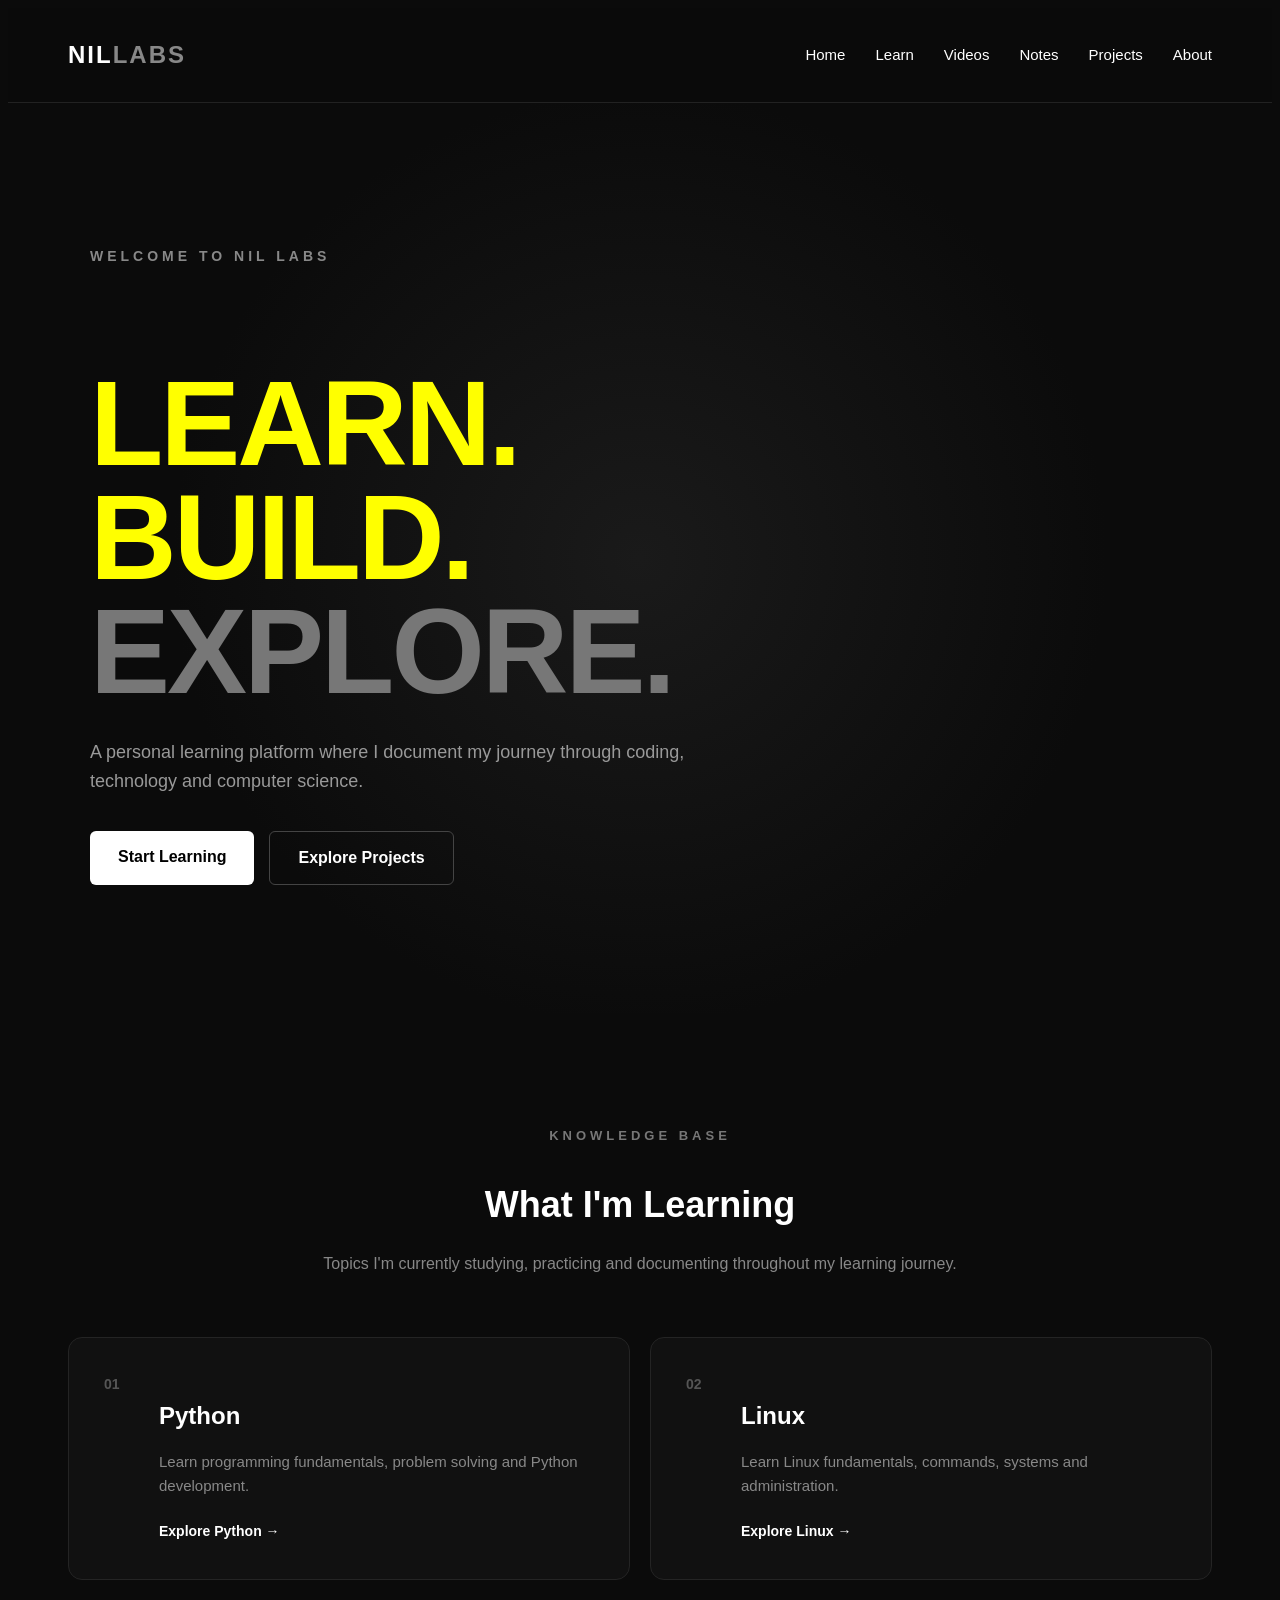
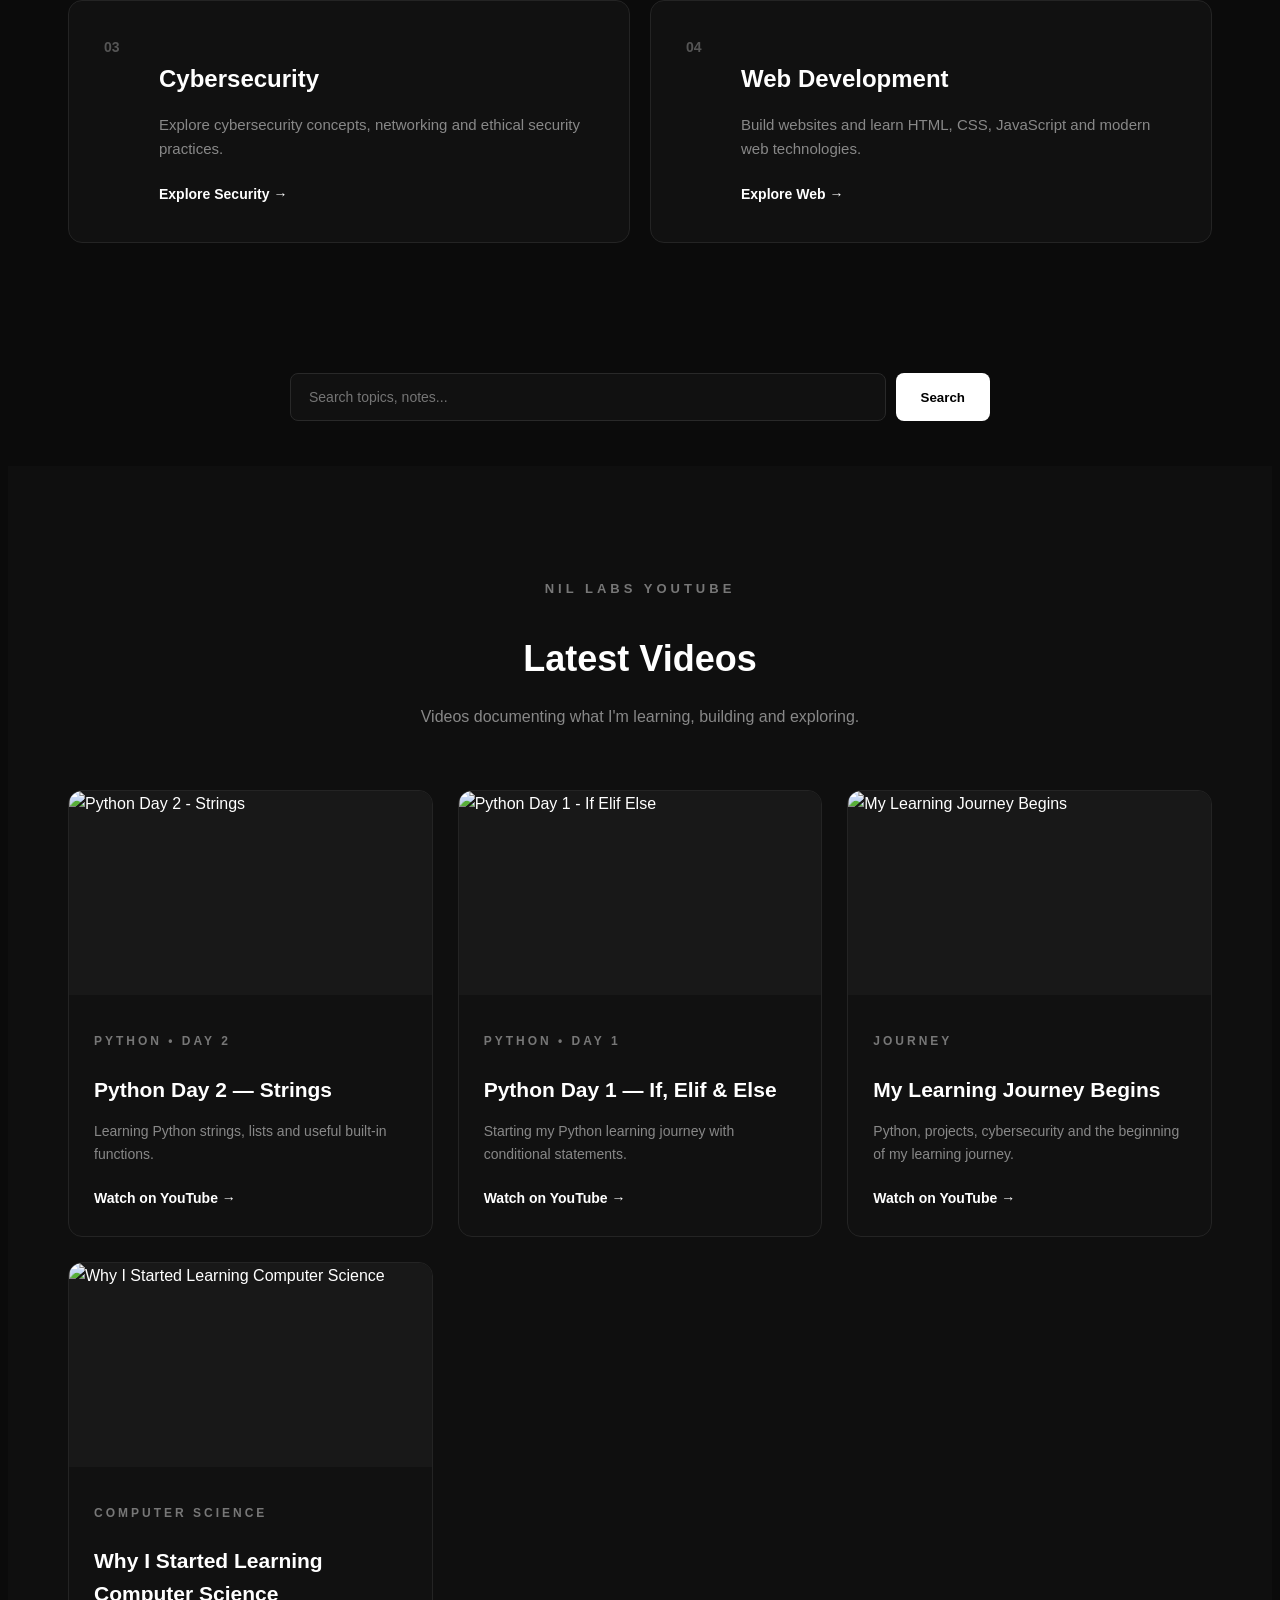
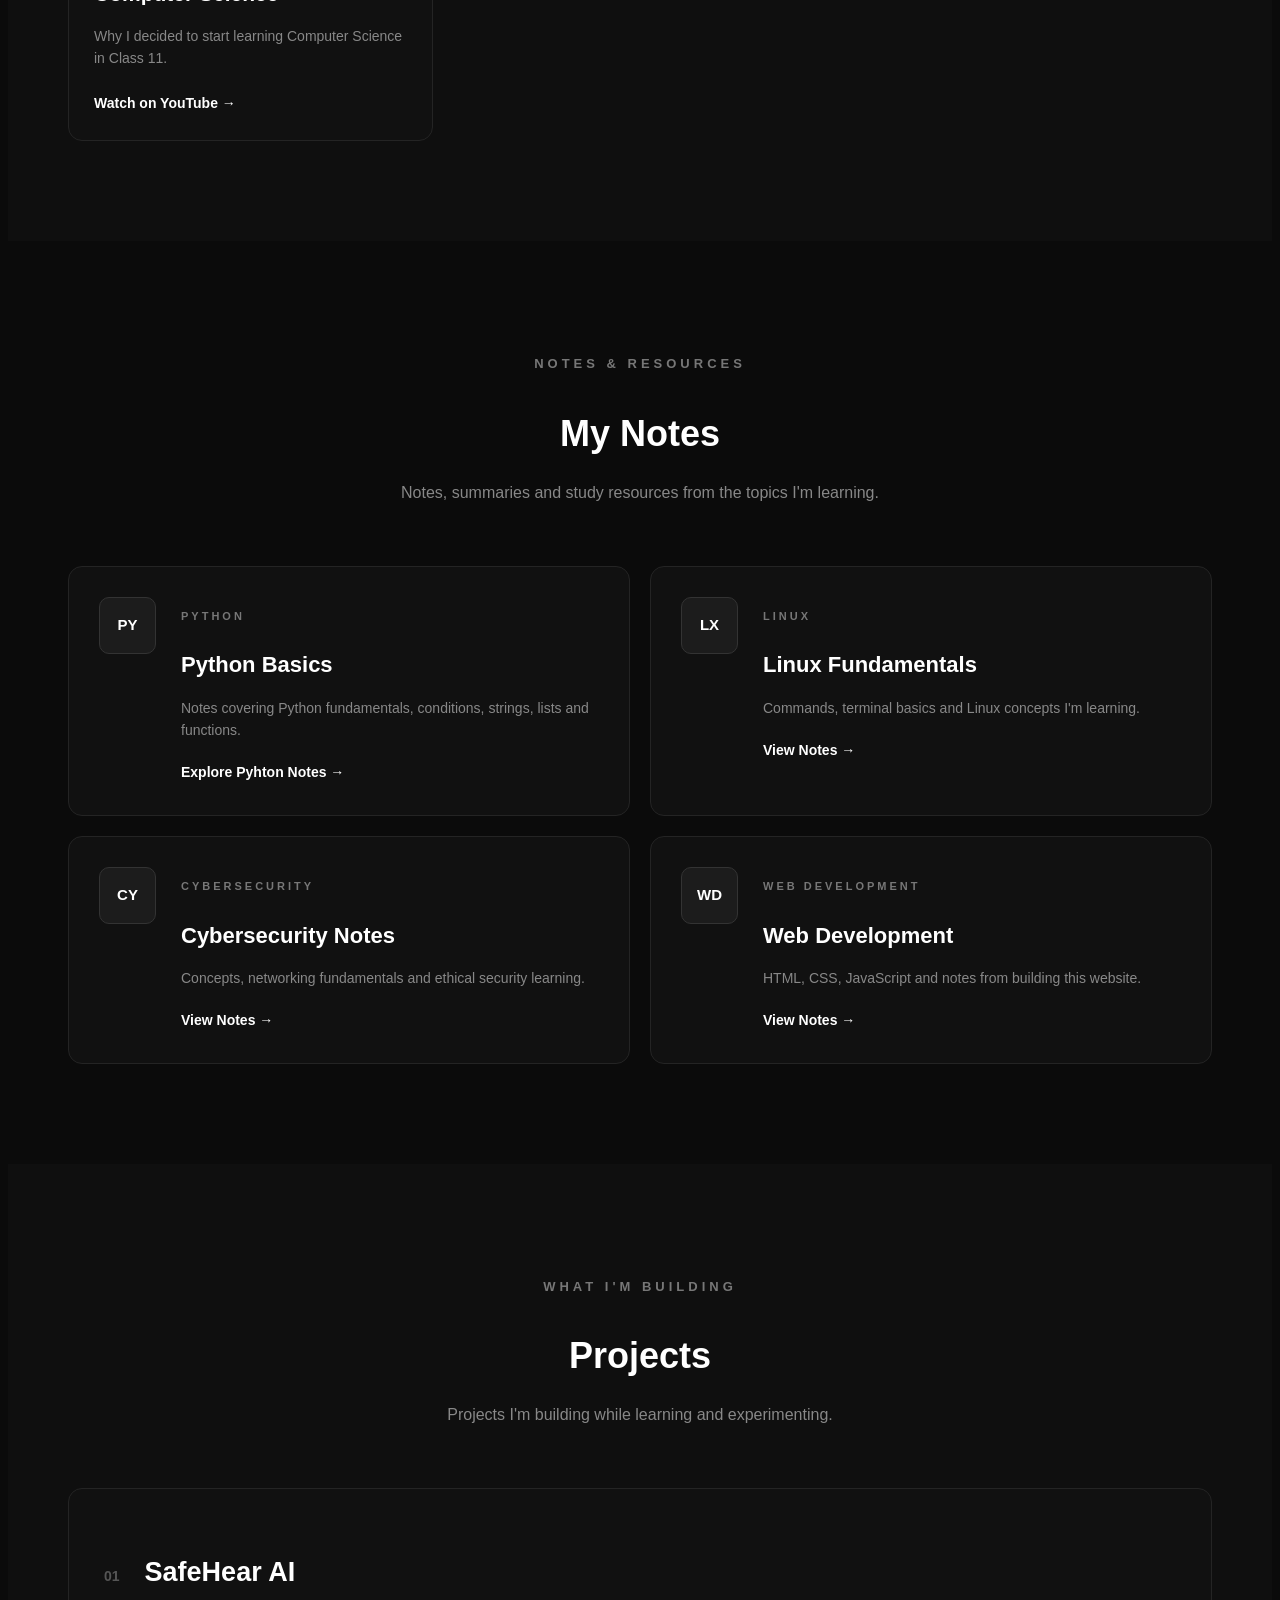
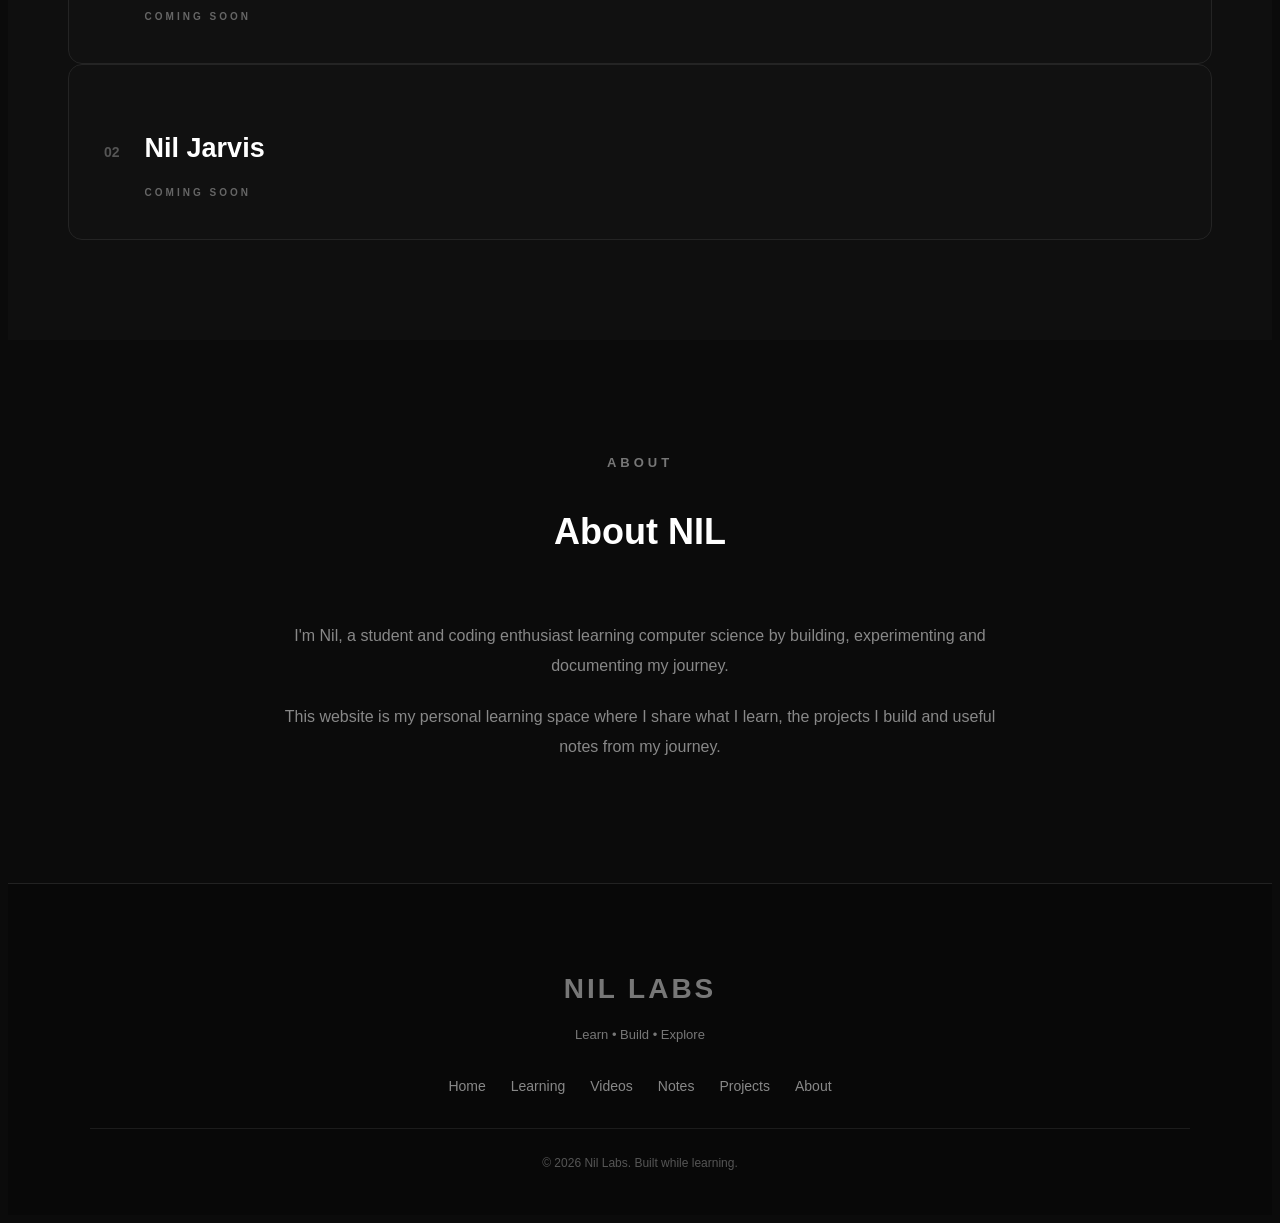
==== index.html @ 10502f38 "Initial NIL LABS website" ====
<!DOCTYPE html>
<html lang="en">

<head>
    <meta charset="UTF-8">
    <meta name="viewport" content="width=device-width, initial-scale=1.0">

    <title>NIL LABS</title>

    <link rel="stylesheet" href="./style.css">
</head>

<body>

    <!-- Navigation -->

<header>

    <nav class="navbar">

        <div class="nav-container">

            <!-- Logo -->
            <a href="#home" class="logo">
                NIL<span>LABS</span>
            </a>

            <!-- Mobile Menu Button -->
            <button
                class="menu-toggle"
                onclick="toggleMenu()"
                aria-label="Open navigation menu">
                ☰
            </button>

            <!-- Navigation Links -->
            <ul class="nav-links" id="navLinks">

                <li>
                    <a href="#home">Home</a>
                </li>

                <li>
                    <a href="#learn">Learn</a>
                </li>

                <li>
                    <a href="#videos">Videos</a>
                </li>

                <li>
                    <a href="#notes">Notes</a>
                </li>

                <li>
                    <a href="#projects">Projects</a>
                </li>

                <li>
                    <a href="#about">About</a>
                </li>

            </ul>

        </div>

    </nav>

</header>


    <!-- Home -->
    <main>

        <section id="home" class="hero">

    <div class="hero-content">

        <p class="hero-label">
            WELCOME TO NIL LABS
        </p>

        <h1>
            LEARN.<br>
            BUILD.<br>
            <span>EXPLORE.</span>
        </h1>

        <p class="hero-description">
            A personal learning platform where I document
            my journey through coding, technology and
            computer science.
        </p>

        <div class="hero-buttons">

            <a href="#learn" class="button">
                Start Learning
            </a>

            <a href="#projects" class="button secondary-button">
                Explore Projects
            </a>

        </div>

    </div>

</section>


        <!-- Learning Section -->

<section id="learn" class="learning-section">

    <div class="section-heading">

        <p class="section-label">
            KNOWLEDGE BASE
        </p>

        <h2>
            What I'm Learning
        </h2>

        <p class="section-description">
            Topics I'm currently studying, practicing and documenting
            throughout my learning journey.
        </p>

    </div>


    <div class="learning-grid">


        <!-- Python -->

        <article class="learning-card">

            <div class="topic-number">
                01
            </div>

            <div class="topic-content">

                <h3>Python</h3>

                <p>
                    Learn programming fundamentals,
                    problem solving and Python development.
                </p>

                <a href="#" class="topic-link">
                    Explore Python →
                </a>

            </div>

        </article>


        <!-- Linux -->

        <article class="learning-card">

            <div class="topic-number">
                02
            </div>

            <div class="topic-content">

                <h3>Linux</h3>

                <p>
                    Learn Linux fundamentals, commands,
                    systems and administration.
                </p>

                <a href="#" class="topic-link">
                    Explore Linux →
                </a>

            </div>

        </article>


        <!-- Cybersecurity -->

        <article class="learning-card">

            <div class="topic-number">
                03
            </div>

            <div class="topic-content">

                <h3>Cybersecurity</h3>

                <p>
                    Explore cybersecurity concepts,
                    networking and ethical security practices.
                </p>

                <a href="#" class="topic-link">
                    Explore Security →
                </a>

            </div>

        </article>


        <!-- Web Development -->

        <article class="learning-card">

            <div class="topic-number">
                04
            </div>

            <div class="topic-content">

                <h3>Web Development</h3>

                <p>
                    Build websites and learn HTML,
                    CSS, JavaScript and modern web technologies.
                </p>

                <a href="#" class="topic-link">
                    Explore Web →
                </a>

            </div>

        </article>


    </div>

</section>

<!-- Search Section -->

<section class="search-section">

    <div class="search-box">

        <input
            type="text"
            id="searchInput"
            placeholder="Search topics, notes..."
        >

        <button onclick="searchContent()">
            Search
        </button>

    </div>

    <p id="searchMessage"></p>

</section>  


        <!-- Videos Section -->

<section id="videos" class="videos-section">

    <div class="section-heading">

        <p class="section-label">
            NIL LABS YOUTUBE
        </p>

        <h2>
            Latest Videos
        </h2>

        <p class="section-description">
            Videos documenting what I'm learning,
            building and exploring.
        </p>

    </div>


    <div class="video-grid">


        <!-- Video 4 -->

        <article class="video-card">

            <div class="video-thumbnail">

                <img
                    src="https://img.youtube.com/vi/HYaeQKfzhhE/maxresdefault.jpg"
                    alt="Python Day 2 - Strings"
                >

            </div>

            <div class="video-info">

                <p class="video-category">
                    PYTHON • DAY 2
                </p>

                <h3>
                    Python Day 2 — Strings
                </h3>

                <p>
                    Learning Python strings, lists and
                    useful built-in functions.
                </p>

                <a
                    href="https://youtu.be/HYaeQKfzhhE"
                    target="_blank"
                    rel="noopener noreferrer"
                    class="watch-button"
                >
                    Watch on YouTube →
                </a>

            </div>

        </article>


        <!-- Video 3 -->

        <article class="video-card">

            <div class="video-thumbnail">

                <img
                    src="https://img.youtube.com/vi/8Nv9TiS2Gv4/maxresdefault.jpg"
                    alt="Python Day 1 - If Elif Else"
                >

            </div>

            <div class="video-info">

                <p class="video-category">
                    PYTHON • DAY 1
                </p>

                <h3>
                    Python Day 1 — If, Elif & Else
                </h3>

                <p>
                    Starting my Python learning journey
                    with conditional statements.
                </p>

                <a
                    href="https://youtu.be/8Nv9TiS2Gv4"
                    target="_blank"
                    rel="noopener noreferrer"
                    class="watch-button"
                >
                    Watch on YouTube →
                </a>

            </div>

        </article>


        <!-- Video 2 -->

        <article class="video-card">

            <div class="video-thumbnail">

                <img
                    src="https://img.youtube.com/vi/5OQzWDR0w4Y/maxresdefault.jpg"
                    alt="My Learning Journey Begins"
                >

            </div>

            <div class="video-info">

                <p class="video-category">
                    JOURNEY
                </p>

                <h3>
                    My Learning Journey Begins
                </h3>

                <p>
                    Python, projects, cybersecurity and
                    the beginning of my learning journey.
                </p>

                <a
                    href="https://youtu.be/5OQzWDR0w4Y"
                    target="_blank"
                    rel="noopener noreferrer"
                    class="watch-button"
                >
                    Watch on YouTube →
                </a>

            </div>

        </article>


        <!-- Video 1 -->

        <article class="video-card">

            <div class="video-thumbnail">

                <img
                    src="https://img.youtube.com/vi/PSqXWvqxVqs/maxresdefault.jpg"
                    alt="Why I Started Learning Computer Science"
                >

            </div>

            <div class="video-info">

                <p class="video-category">
                    COMPUTER SCIENCE
                </p>

                <h3>
                    Why I Started Learning Computer Science
                </h3>

                <p>
                    Why I decided to start learning
                    Computer Science in Class 11.
                </p>

                <a
                    href="https://youtu.be/PSqXWvqxVqs"
                    target="_blank"
                    rel="noopener noreferrer"
                    class="watch-button"
                >
                    Watch on YouTube →
                </a>

            </div>

        </article>


    </div>

</section>  


        <!-- Notes & PDFs Section -->

<section id="notes" class="notes-section">

    <div class="section-heading">

        <p class="section-label">
            NOTES & RESOURCES
        </p>

        <h2>
            My Notes
        </h2>

        <p class="section-description">
            Notes, summaries and study resources from
            the topics I'm learning.
        </p>

    </div>


    <div class="notes-grid">


        <!-- Python Notes -->

        <article class="note-card">

            <div class="note-icon">
                PY
            </div>

            <div class="note-content">

                <p class="note-category">
                    PYTHON
                </p>

                <h3>
                    Python Basics
                </h3>

                <p>
                    Notes covering Python fundamentals,
                    conditions, strings, lists and functions.
                </p>

                <a href="notes/python/index.html"
                   class="note-button">
                    Explore Pyhton Notes →
                </a>

            </div>

        </article>


        <!-- Linux Notes -->

        <article class="note-card">

            <div class="note-icon">
                LX
            </div>

            <div class="note-content">

                <p class="note-category">
                    LINUX
                </p>

                <h3>
                    Linux Fundamentals
                </h3>

                <p>
                    Commands, terminal basics and
                    Linux concepts I'm learning.
                </p>

                <a href="#" class="note-button">
                    View Notes →
                </a>

            </div>

        </article>


        <!-- Cybersecurity Notes -->

        <article class="note-card">

            <div class="note-icon">
                CY
            </div>

            <div class="note-content">

                <p class="note-category">
                    CYBERSECURITY
                </p>

                <h3>
                    Cybersecurity Notes
                </h3>

                <p>
                    Concepts, networking fundamentals
                    and ethical security learning.
                </p>

                <a href="#" class="note-button">
                    View Notes →
                </a>

            </div>

        </article>


        <!-- Web Development Notes -->

        <article class="note-card">

            <div class="note-icon">
                WD
            </div>

            <div class="note-content">

                <p class="note-category">
                    WEB DEVELOPMENT
                </p>

                <h3>
                    Web Development
                </h3>

                <p>
                    HTML, CSS, JavaScript and notes
                    from building this website.
                </p>

                <a href="#" class="note-button">
                    View Notes →
                </a>

            </div>

        </article>

    </div>

</section>


        <!-- Projects Section -->

<section id="projects" class="projects-section">

    <div class="section-heading">

        <p class="section-label">
            WHAT I'M BUILDING
        </p>

        <h2>
            Projects
        </h2>

        <p class="section-description">
            Projects I'm building while learning and experimenting.
        </p>

    </div>

    <div class="project-grid">

        <div class="project-name-card">

            <span class="project-number">01</span>

            <div class="project-info">
                <h3>SafeHear AI</h3>
                <span class="coming-soon">
                    COMING SOON
                </span>
            </div>

        </div>


        <div class="project-name-card">

            <span class="project-number">02</span>

            <div class="project-info">
                <h3>Nil Jarvis</h3>
                <span class="coming-soon">
                    COMING SOON
                </span>
            </div>

        </div>

    </div>

</section>


        <!-- About Section -->

<section id="about" class="about-section">

    <div class="section-heading">

        <p class="section-label">
            ABOUT
        </p>

        <h2>
            About NIL
        </h2>

    </div>

    <div class="about-content">

        <p>
            I'm Nil, a student and coding enthusiast
            learning computer science by building,
            experimenting and documenting my journey.
        </p>

        <p>
            This website is my personal learning space
            where I share what I learn, the projects
            I build and useful notes from my journey.
        </p>

    </div>

</section>


    <!-- Footer -->

<footer class="site-footer">

    <div class="footer-content">

        <h2>NIL LABS</h2>

        <p>
            Learn • Build • Explore
        </p>

        <div class="footer-links">

            <a href="#home">Home</a>
            <a href="#learn">Learning</a>
            <a href="#videos">Videos</a>
            <a href="#notes">Notes</a>
            <a href="#projects">Projects</a>
            <a href="#about">About</a>

        </div>

        <p class="footer-copy">
            © 2026 Nil Labs. Built while learning.
        </p>

    </div>

</footer>


    <script src="script.js"></script>

</body>

</html>
---- style.css ----
body {
    background-color: red;
}

h1 {
    color: yellow;
    font-size: 80px;
}a/* =========================================
   NIL LABS WEBSITE
   Main Stylesheet
========================================= */


/* =========================================
   GLOBAL RESET
========================================= */

* {
    margin: 0;
    padding: 0;
    box-sizing: border-box;
}

html {
    scroll-behavior: smooth;
}

body {
    font-family: Arial, Helvetica, sans-serif;
    background: #0b0b0b;
    color: #ffffff;
    line-height: 1.6;
}


/* =========================================
   NAVIGATION BAR
========================================= */

header {
    position: sticky;
    top: 0;
    z-index: 1000;
}

.navbar {
    display: flex;
    justify-content: space-between;
    align-items: center;

    padding: 18px 60px;

    background: rgba(11, 11, 11, 0.95);
    border-bottom: 1px solid #222222;
}


/* NIL LABS Logo */

.logo {
    color: #ffffff;
    text-decoration: none;

    font-size: 24px;
    font-weight: 900;

    letter-spacing: 2px;
}

.logo span {
    color: #888888;
}


/* Navigation Links */

.nav-links {
    display: flex;

    list-style: none;

    gap: 30px;
}

.nav-links a {
    color: #ffffff;

    text-decoration: none;

    font-size: 15px;

    transition: 0.3s;
}

.nav-links a:hover {
    color: #888888;
}


/* =========================================
   HERO SECTION
========================================= */

.hero {
    min-height: calc(100vh - 70px);

    display: flex;

    justify-content: center;
    align-items: center;

    text-align: left;

    padding: 40px 60px;

    background:
        radial-gradient(
            circle at center,
            #1a1a1a 0%,
            #0b0b0b 60%
        );
}

.hero-content {
    width: 100%;
    max-width: 1100px;
}


/* Small heading */

.hero-label {
    color: #888888;

    font-size: 14px;

    font-weight: 700;

    letter-spacing: 4px;

    margin-bottom: 20px;
}


/* Main heading */

.hero h1 {
    font-size: clamp(60px, 10vw, 120px);

    line-height: 0.95;

    letter-spacing: -3px;

    margin-bottom: 30px;

    font-weight: 900;
}


/* Grey part of heading */

.hero h1 span {
    color: #777777;
}


/* Description */

.hero-description {
    max-width: 600px;

    color: #999999;

    font-size: 18px;

    margin-bottom: 35px;
}


/* =========================================
   BUTTONS
========================================= */

.hero-buttons {
    display: flex;

    gap: 15px;

    flex-wrap: wrap;
}

.button {
    display: inline-block;

    padding: 13px 28px;

    background: #ffffff;

    color: #000000;

    text-decoration: none;

    border-radius: 6px;

    font-weight: 700;

    transition: 0.3s;
}

.button:hover {
    transform: translateY(-3px);

    background: #dddddd;
}


/* Secondary button */

.secondary-button {
    background: transparent;

    color: #ffffff;

    border: 1px solid #444444;
}

.secondary-button:hover {
    background: #181818;

    color: #ffffff;
}


/* =========================================
   GENERAL SECTIONS
========================================= */

section {
    max-width: 1200px;

    margin: auto;

    padding: 100px 60px;
}

section h2 {
    text-align: center;

    font-size: 36px;

    margin-bottom: 45px;
}

section > p {
    text-align: center;

    color: #999999;
}


/* =========================================
   CARDS
========================================= */

.cards {
    display: grid;

    grid-template-columns:
        repeat(auto-fit, minmax(220px, 1fr));

    gap: 25px;
}

.card {
    padding: 30px;

    background: #121212;

    border: 1px solid #242424;

    border-radius: 12px;

    transition: 0.3s;
}

.card:hover {
    transform: translateY(-6px);

    border-color: #555555;
}

.card h3 {
    margin-bottom: 10px;

    font-size: 21px;
}

.card p {
    color: #999999;
}


/* =========================================
   VIDEOS SECTION
========================================= */

#videos {
    background: #0f0f0f;
}


/* =========================================
   NOTES SECTION
========================================= */

#notes {
    background: #0b0b0b;
}


/* =========================================
   PROJECTS SECTION
========================================= */

#projects {
    background: #0f0f0f;
}


/* =========================================
   ABOUT SECTION
========================================= */

#about {
    background: #0b0b0b;
}


/* =========================================
   FOOTER
========================================= */

footer {
    padding: 30px;

    text-align: center;

    background: #070707;

    border-top: 1px solid #222222;

    color: #777777;
}


/* =========================================
   MOBILE RESPONSIVE DESIGN
========================================= */

@media (max-width: 768px) {

    /* Navbar */

    .navbar {
        padding: 18px 25px;

        flex-direction: column;

        gap: 15px;
    }

    .nav-links {
        gap: 12px;

        flex-wrap: wrap;

        justify-content: center;
    }

    .nav-links a {
        font-size: 12px;
    }


    /* Hero */

    .hero {
        min-height: 85vh;

        padding: 40px 25px;

        text-align: center;
    }

    .hero-content {
        display: flex;

        flex-direction: column;

        align-items: center;
    }

    .hero h1 {
        font-size: clamp(55px, 16vw, 85px);

        letter-spacing: -2px;
    }

    .hero-description {
        font-size: 16px;
    }


    /* Buttons */

    .hero-buttons {
        justify-content: center;
    }


    /* Sections */

    section {
        padding: 70px 25px;
    }

    section h2 {
        font-size: 30px;
    }
}

/* =========================================
   LEARNING SECTION
========================================= */

.learning-section {
    background: #0b0b0b;
}


/* Section heading */

.section-heading {
    max-width: 700px;

    margin: 0 auto 60px;

    text-align: center;
}

.section-label {
    color: #777777;

    font-size: 13px;

    font-weight: 700;

    letter-spacing: 4px;

    margin-bottom: 12px;
}

.section-heading h2 {
    margin-bottom: 15px;
}

.section-description {
    color: #888888;

    font-size: 16px;

    line-height: 1.7;
}


/* Learning cards */

.learning-grid {
    display: grid;

    grid-template-columns:
        repeat(2, 1fr);

    gap: 20px;
}


/* Individual card */

.learning-card {
    position: relative;

    display: flex;

    gap: 25px;

    padding: 35px;

    background: #111111;

    border: 1px solid #242424;

    border-radius: 14px;

    overflow: hidden;

    transition: 0.3s ease;
}


/* Card hover */

.learning-card:hover {
    transform: translateY(-5px);

    border-color: #444444;

    background: #141414;
}


/* Number */

.topic-number {
    font-size: 14px;

    color: #555555;

    font-weight: 700;

    min-width: 30px;
}


/* Content */

.topic-content h3 {
    font-size: 24px;

    margin-bottom: 10px;
}

.topic-content p {
    color: #888888;

    font-size: 15px;

    margin-bottom: 20px;
}


/* Explore link */

.topic-link {
    color: #ffffff;

    text-decoration: none;

    font-size: 14px;

    font-weight: 700;

    transition: 0.3s;
}

.topic-link:hover {
    color: #999999;
}


/* =========================================
   LEARNING MOBILE
========================================= */

@media (max-width: 768px) {

    .learning-grid {
        grid-template-columns: 1fr;
    }

    .learning-card {
        padding: 25px;

        gap: 15px;
    }

    .topic-content h3 {
        font-size: 21px;
    }

}

/* =========================================
   VIDEOS SECTION
========================================= */

.videos-section {
    background: #0f0f0f;
}


/* Video Grid */

.video-grid {
    display: grid;

    grid-template-columns:
        repeat(3, 1fr);

    gap: 25px;
}


/* Video Card */

.video-card {
    background: #111111;

    border: 1px solid #242424;

    border-radius: 14px;

    overflow: hidden;

    transition: 0.3s ease;
}

.video-card:hover {
    transform: translateY(-6px);

    border-color: #444444;
}


/* Thumbnail */

.video-thumbnail {
    width: 100%;

    aspect-ratio: 16 / 9;

    background: #181818;

    overflow: hidden;
}

.video-thumbnail img {
    width: 100%;

    height: 100%;

    object-fit: cover;

    display: block;

    transition: 0.3s ease;
}

.video-card:hover .video-thumbnail img {
    transform: scale(1.04);
}


/* Video Information */

.video-info {
    padding: 25px;
}

.video-category {
    color: #777777;

    font-size: 12px;

    font-weight: 700;

    letter-spacing: 3px;

    margin-bottom: 8px;
}

.video-info h3 {
    font-size: 21px;

    margin-bottom: 10px;
}

.video-info p:not(.video-category) {
    color: #888888;

    font-size: 14px;

    margin-bottom: 20px;
}


/* Watch Button */

.watch-button {
    color: #ffffff;

    text-decoration: none;

    font-size: 14px;

    font-weight: 700;

    transition: 0.3s;
}

.watch-button:hover {
    color: #999999;
}


/* =========================================
   VIDEO MOBILE
========================================= */

@media (max-width: 900px) {

    .video-grid {
        grid-template-columns: repeat(2, 1fr);
    }

}


@media (max-width: 600px) {

    .video-grid {
        grid-template-columns: 1fr;
    }

}

/* =========================================
   NOTES & PDFs SECTION
========================================= */

.notes-section {
    background: #0b0b0b;
}

.notes-grid {
    display: grid;

    grid-template-columns:
        repeat(2, 1fr);

    gap: 20px;
}

.note-card {
    display: flex;

    gap: 25px;

    padding: 30px;

    background: #111111;

    border: 1px solid #242424;

    border-radius: 14px;

    transition: 0.3s ease;
}

.note-card:hover {
    transform: translateY(-5px);

    border-color: #444444;

    background: #141414;
}


/* Note Icon */

.note-icon {
    width: 55px;
    height: 55px;

    display: flex;

    justify-content: center;
    align-items: center;

    flex-shrink: 0;

    background: #1c1c1c;

    border: 1px solid #333333;

    border-radius: 10px;

    color: #ffffff;

    font-size: 15px;

    font-weight: 800;
}


/* Note Content */

.note-category {
    color: #777777;

    font-size: 11px;

    font-weight: 700;

    letter-spacing: 3px;

    margin-bottom: 8px;
}

.note-content h3 {
    font-size: 22px;

    margin-bottom: 10px;
}

.note-content p:not(.note-category) {
    color: #888888;

    font-size: 14px;

    margin-bottom: 18px;
}


/* View Notes Button */

.note-button {
    color: #ffffff;

    text-decoration: none;

    font-size: 14px;

    font-weight: 700;

    transition: 0.3s;
}

.note-button:hover {
    color: #999999;
}


/* =========================================
   NOTES MOBILE
========================================= */

@media (max-width: 768px) {

    .notes-grid {
        grid-template-columns: 1fr;
    }

    .note-card {
        padding: 25px;

        gap: 18px;
    }

}

/* =========================================
   DIGITAL NOTE PAGE
========================================= */

.note-page {
    max-width: 900px;

    margin: auto;

    padding: 90px 40px;
}


/* Note Header */

.note-header {
    text-align: center;

    margin-bottom: 70px;
}

.note-header h1 {
    font-size: clamp(40px, 7vw, 70px);

    line-height: 1;

    margin-bottom: 20px;
}

.note-header p:not(.section-label) {
    color: #888888;

    font-size: 17px;
}


/* Note Sections */

.note-content-section {
    padding: 35px 0;

    border-bottom: 1px solid #222222;
}

.note-content-section h2 {
    text-align: left;

    font-size: 28px;

    margin-bottom: 20px;
}

.note-content-section p {
    color: #999999;

    margin-bottom: 18px;

    line-height: 1.8;
}

.note-content-section ul {
    padding-left: 25px;

    color: #999999;

    line-height: 2;
}


/* Code Blocks */

.note-content-section pre {
    background: #111111;

    border: 1px solid #242424;

    border-radius: 10px;

    padding: 22px;

    overflow-x: auto;

    margin: 25px 0;
}

.note-content-section code {
    color: #dddddd;

    font-family:
        Consolas,
        "Courier New",
        monospace;

    font-size: 14px;

    line-height: 1.7;
}


/* Related Video */

.note-video {
    margin-top: 60px;

    padding: 40px;

    background: #111111;

    border: 1px solid #242424;

    border-radius: 14px;

    text-align: center;
}

.note-video h2 {
    margin-bottom: 15px;
}

.note-video p:not(.section-label) {
    color: #888888;

    margin-bottom: 25px;
}


/* Mobile */

@media (max-width: 768px) {

    .note-page {
        padding: 60px 25px;
    }

    .note-content-section h2 {
        font-size: 24px;
    }

    .note-video {
        padding: 30px 20px;
    }

}

/* =========================================
   TOPIC NOTES PAGE
========================================= */

.topic-page {
    max-width: 1100px;

    margin: auto;

    padding: 90px 40px;
}

.topic-notes-grid {
    display: grid;

    grid-template-columns:
        repeat(2, 1fr);

    gap: 25px;
}

.topic-note-card {
    padding: 30px;

    background: #111111;

    border: 1px solid #242424;

    border-radius: 14px;

    transition: 0.3s ease;
}

.topic-note-card:hover {
    transform: translateY(-5px);

    border-color: #444444;

    background: #141414;
}

.topic-note-card h2 {
    text-align: left;

    font-size: 25px;

    margin-bottom: 12px;
}

.topic-note-card > p:not(.note-category) {
    color: #888888;

    font-size: 14px;

    margin-bottom: 20px;
}


/* Mobile */

@media (max-width: 768px) {

    .topic-page {
        padding: 60px 25px;
    }

    .topic-notes-grid {
        grid-template-columns: 1fr;
    }

}

/* =========================================
   PROJECTS SECTION
========================================= */

.project-name-card {
    display: flex;
    align-items: center;
    gap: 25px;
    padding: 35px;
    background: #111111;
    border: 1px solid #242424;
    border-radius: 14px;
}

.project-number {
    color: #555555;
    font-size: 14px;
    font-weight: 700;
}

.project-info {
    flex: 1;
}

.project-info h3 {
    color: #ffffff;
    font-size: 27px;
    margin-bottom: 8px;
}

.coming-soon {
    color: #666666;
    font-size: 10px;
    font-weight: 700;
    letter-spacing: 3px;
}

@media (max-width: 768px) {

    .project-grid {
        grid-template-columns: 1fr;
    }

    .project-name-card {
        padding: 25px;
    }

    .project-info h3 {
        font-size: 23px;
    }
}

/* =========================================
   ABOUT SECTION
========================================= */

.about-section {
    background: #0b0b0b;
}

.about-content {
    max-width: 750px;
    margin: auto;
    text-align: center;
}

.about-content p {
    color: #888888;
    font-size: 16px;
    line-height: 1.9;
    margin-bottom: 20px;
}

/* =========================================
   FOOTER
========================================= */

.site-footer {
    background: #080808;
    border-top: 1px solid #222222;
    padding: 60px 40px 30px;
}

.footer-content {
    max-width: 1100px;
    margin: auto;
    text-align: center;
}

.footer-content h2 {
    font-size: 28px;
    letter-spacing: 3px;
    margin-bottom: 10px;
}

.footer-content > p {
    color: #777777;
    font-size: 13px;
}

.footer-links {
    display: flex;
    justify-content: center;
    flex-wrap: wrap;
    gap: 25px;
    margin: 30px 0;
}

.footer-links a {
    color: #888888;
    text-decoration: none;
    font-size: 14px;
    transition: 0.3s;
}

.footer-links a:hover {
    color: #ffffff;
}

.footer-copy {
    padding-top: 25px;
    border-top: 1px solid #1c1c1c;
    color: #555555 !important;
    font-size: 12px !important;
}

@media (max-width: 768px) {

    .site-footer {
        padding: 50px 25px 25px;
    }

    .footer-links {
        gap: 15px;
    }
}

/* =========================================
   SEARCH
========================================= */

.search-section {
    background: #0b0b0b;
    padding: 30px 40px;
}

.search-box {
    max-width: 700px;
    margin: auto;
    display: flex;
    gap: 10px;
}

.search-box input {
    flex: 1;
    padding: 15px 18px;
    background: #111111;
    border: 1px solid #292929;
    border-radius: 8px;
    color: #ffffff;
    font-size: 14px;
    outline: none;
}

.search-box input:focus {
    border-color: #555555;
}

.search-box button {
    padding: 15px 25px;
    background: #ffffff;
    color: #000000;
    border: none;
    border-radius: 8px;
    font-weight: 700;
    cursor: pointer;
}

.search-box button:hover {
    background: #cccccc;
}

#searchMessage {
    max-width: 700px;
    margin: 15px auto 0;
    color: #777777;
    font-size: 13px;
}

@media (max-width: 600px) {

    .search-section {
        padding: 25px;
    }

    .search-box {
        flex-direction: column;
    }
}

/* =========================================
   MOBILE NAVIGATION
========================================= */

.nav-container {
    width: 100%;
    display: flex;
    align-items: center;
    justify-content: space-between;
}

.menu-toggle {
    display: none;
    background: none;
    border: none;
    color: #ffffff;
    font-size: 28px;
    cursor: pointer;
    padding: 5px;
}

/* Mobile */

@media (max-width: 768px) {

    .navbar {
        padding: 20px 25px;
    }

    .menu-toggle {
        display: block;
    }

    .nav-links {
        display: none;
        position: absolute;
        top: 75px;
        left: 25px;
        right: 25px;

        flex-direction: column;

        padding: 15px 20px;

        background: #0b0b0b;
        border: 1px solid #242424;
        border-radius: 10px;

        z-index: 1000;
    }

    .nav-links.active {
        display: flex;
    }

    .nav-links li {
        width: 100%;
    }

    .nav-links a {
        display: block;
        padding: 13px 0;
    }

}
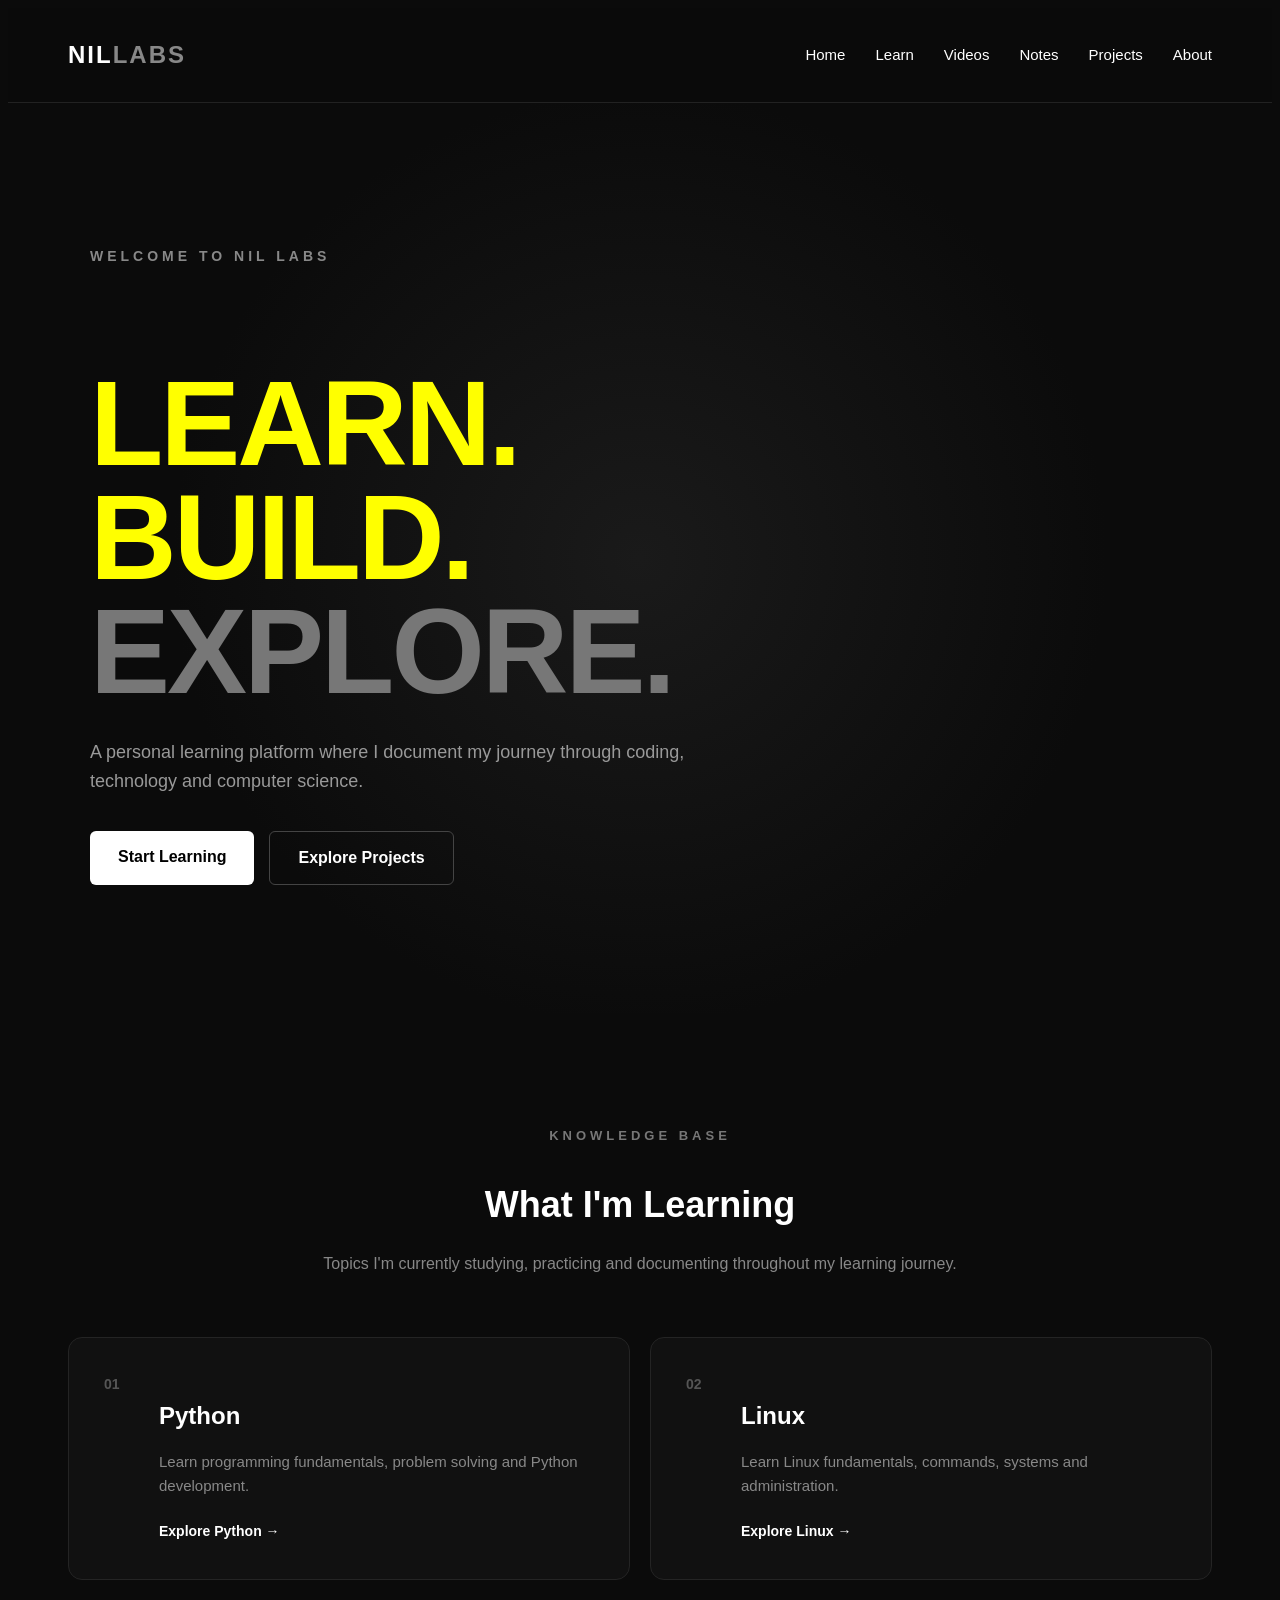
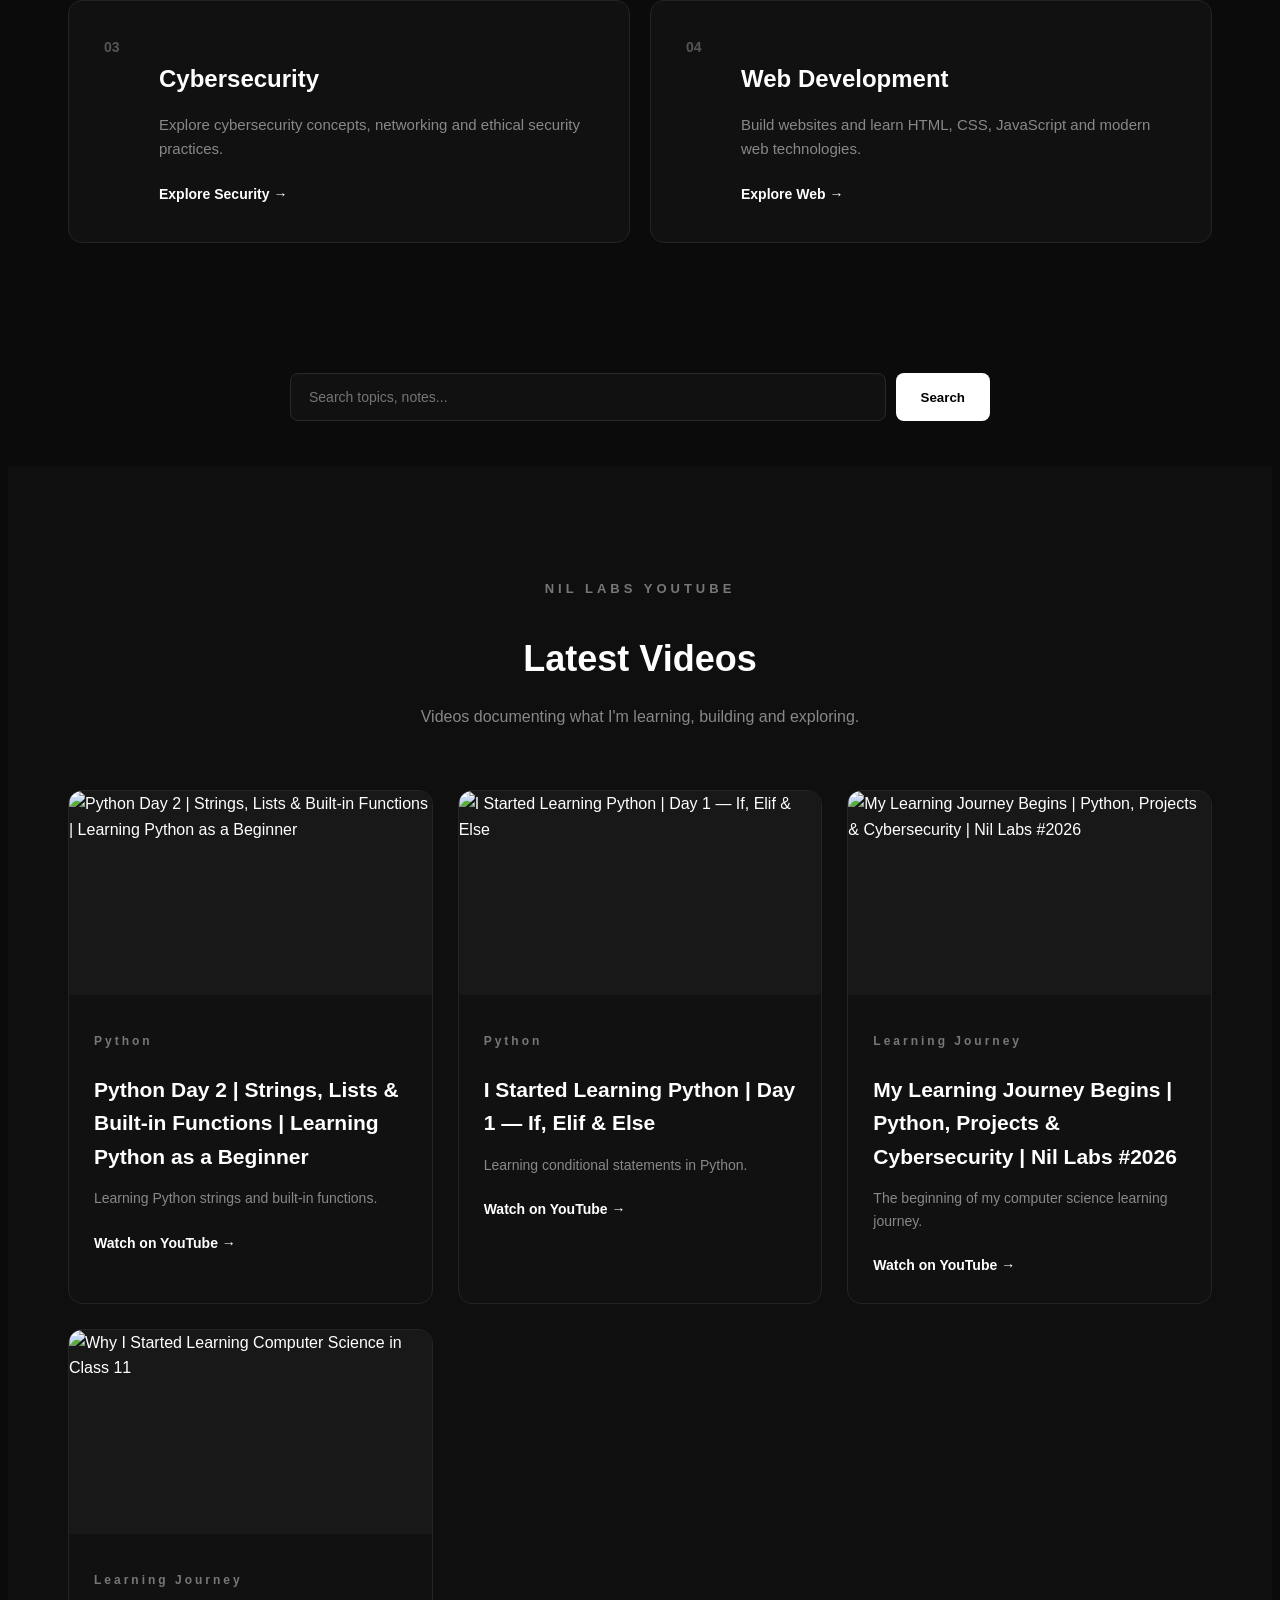
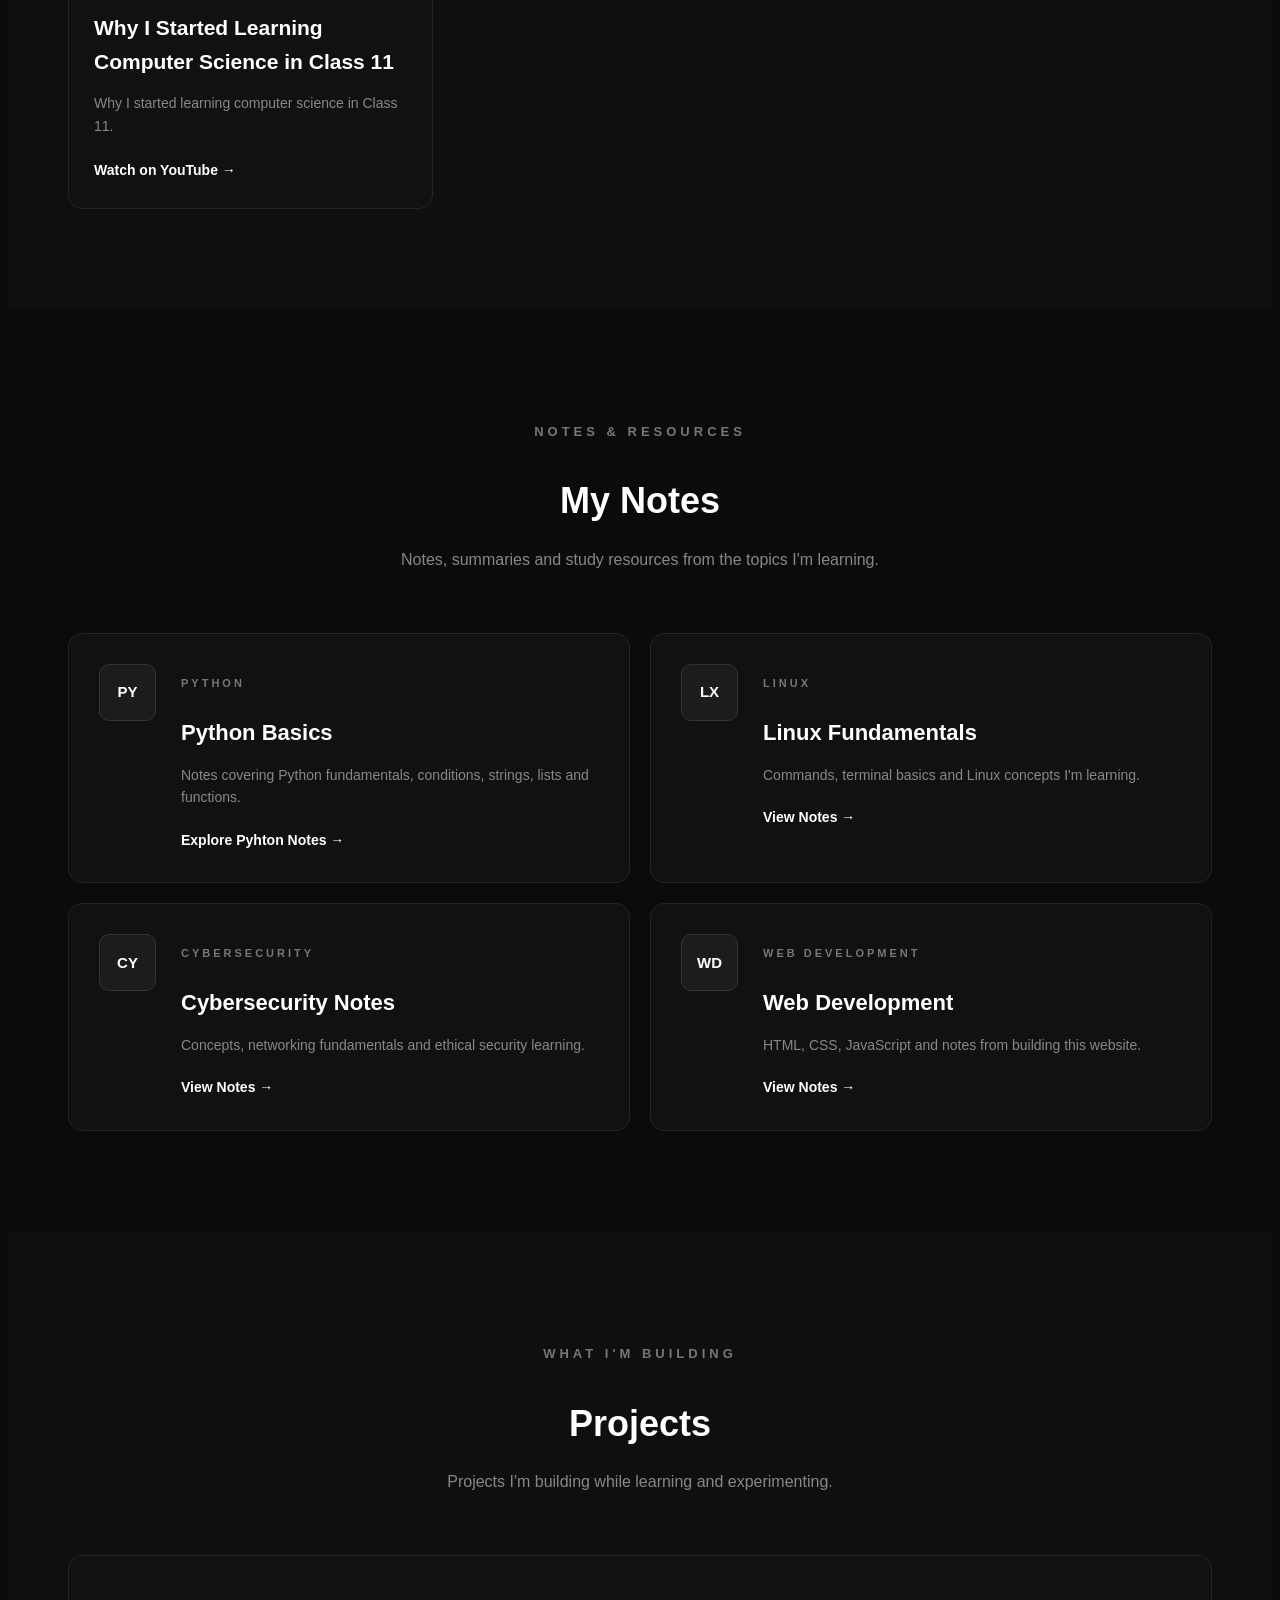
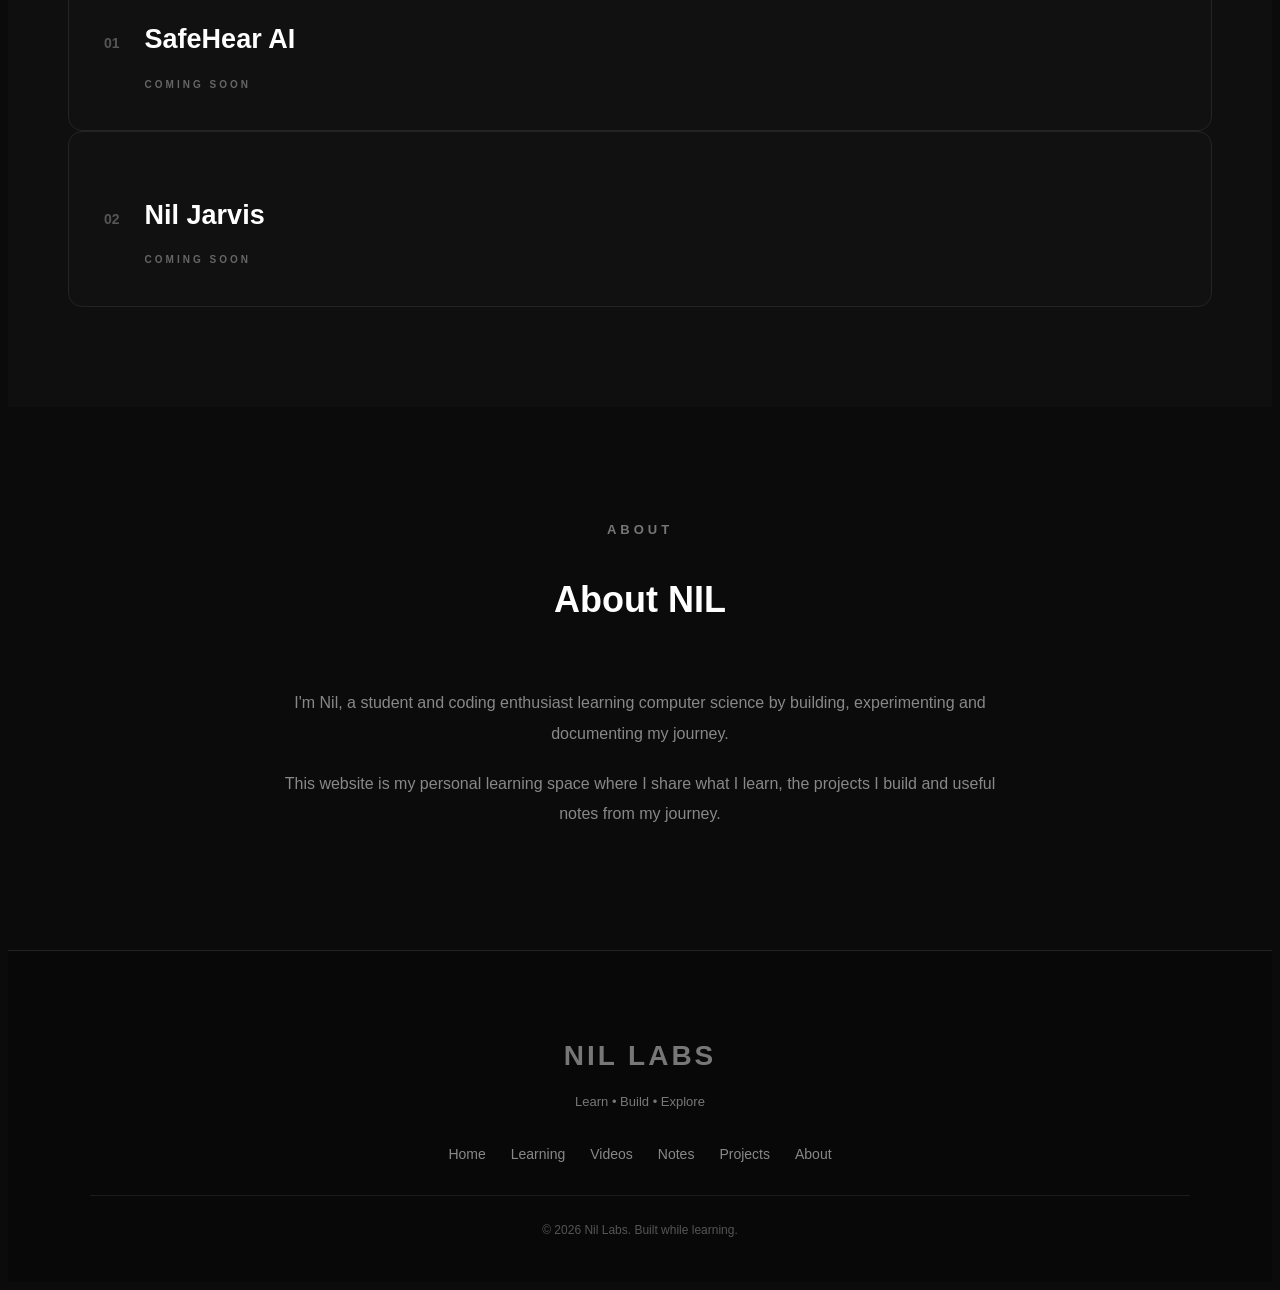
==== commit ba57b99f: "Add dynamic video loading" ====
--- a/index.html
+++ b/index.html
@@ -286,178 +286,11 @@
 
     </div>
 
-
-    <div class="video-grid">
-
-
-        <!-- Video 4 -->
-
-        <article class="video-card">
-
-            <div class="video-thumbnail">
-
-                <img
-                    src="https://img.youtube.com/vi/HYaeQKfzhhE/maxresdefault.jpg"
-                    alt="Python Day 2 - Strings"
-                >
-
-            </div>
-
-            <div class="video-info">
-
-                <p class="video-category">
-                    PYTHON • DAY 2
-                </p>
-
-                <h3>
-                    Python Day 2 — Strings
-                </h3>
-
-                <p>
-                    Learning Python strings, lists and
-                    useful built-in functions.
-                </p>
-
-                <a
-                    href="https://youtu.be/HYaeQKfzhhE"
-                    target="_blank"
-                    rel="noopener noreferrer"
-                    class="watch-button"
-                >
-                    Watch on YouTube →
-                </a>
-
-            </div>
-
-        </article>
-
-
-        <!-- Video 3 -->
-
-        <article class="video-card">
-
-            <div class="video-thumbnail">
-
-                <img
-                    src="https://img.youtube.com/vi/8Nv9TiS2Gv4/maxresdefault.jpg"
-                    alt="Python Day 1 - If Elif Else"
-                >
-
-            </div>
-
-            <div class="video-info">
-
-                <p class="video-category">
-                    PYTHON • DAY 1
-                </p>
-
-                <h3>
-                    Python Day 1 — If, Elif & Else
-                </h3>
-
-                <p>
-                    Starting my Python learning journey
-                    with conditional statements.
-                </p>
-
-                <a
-                    href="https://youtu.be/8Nv9TiS2Gv4"
-                    target="_blank"
-                    rel="noopener noreferrer"
-                    class="watch-button"
-                >
-                    Watch on YouTube →
-                </a>
-
-            </div>
-
-        </article>
-
-
-        <!-- Video 2 -->
-
-        <article class="video-card">
-
-            <div class="video-thumbnail">
-
-                <img
-                    src="https://img.youtube.com/vi/5OQzWDR0w4Y/maxresdefault.jpg"
-                    alt="My Learning Journey Begins"
-                >
-
-            </div>
-
-            <div class="video-info">
-
-                <p class="video-category">
-                    JOURNEY
-                </p>
-
-                <h3>
-                    My Learning Journey Begins
-                </h3>
-
-                <p>
-                    Python, projects, cybersecurity and
-                    the beginning of my learning journey.
-                </p>
-
-                <a
-                    href="https://youtu.be/5OQzWDR0w4Y"
-                    target="_blank"
-                    rel="noopener noreferrer"
-                    class="watch-button"
-                >
-                    Watch on YouTube →
-                </a>
-
-            </div>
-
-        </article>
-
-
-        <!-- Video 1 -->
-
-        <article class="video-card">
-
-            <div class="video-thumbnail">
-
-                <img
-                    src="https://img.youtube.com/vi/PSqXWvqxVqs/maxresdefault.jpg"
-                    alt="Why I Started Learning Computer Science"
-                >
-
-            </div>
-
-            <div class="video-info">
-
-                <p class="video-category">
-                    COMPUTER SCIENCE
-                </p>
-
-                <h3>
-                    Why I Started Learning Computer Science
-                </h3>
-
-                <p>
-                    Why I decided to start learning
-                    Computer Science in Class 11.
-                </p>
-
-                <a
-                    href="https://youtu.be/PSqXWvqxVqs"
-                    target="_blank"
-                    rel="noopener noreferrer"
-                    class="watch-button"
-                >
-                    Watch on YouTube →
-                </a>
-
-            </div>
-
-        </article>
-
-
+    <!-- Video cards will be loaded automatically -->
+
+    <div
+        class="video-grid"
+        id="videoGrid">
     </div>
 
 </section>  
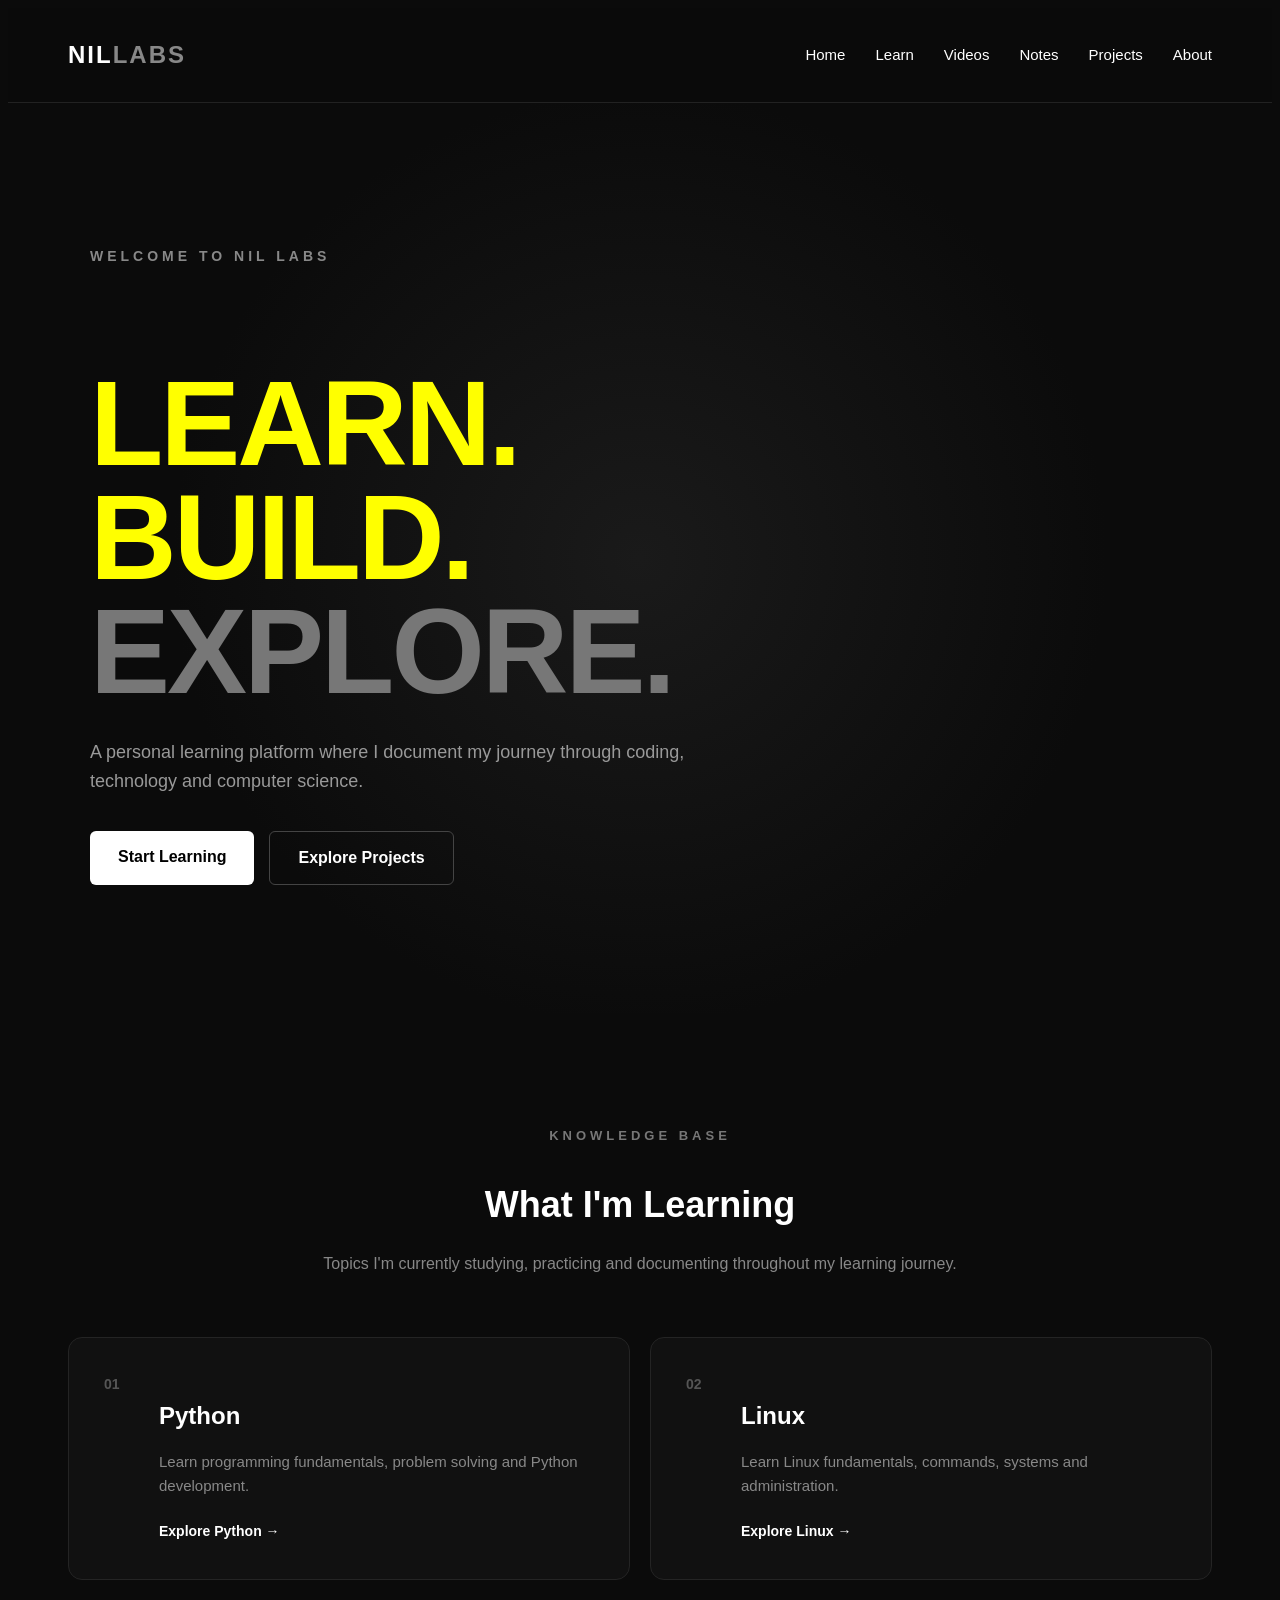
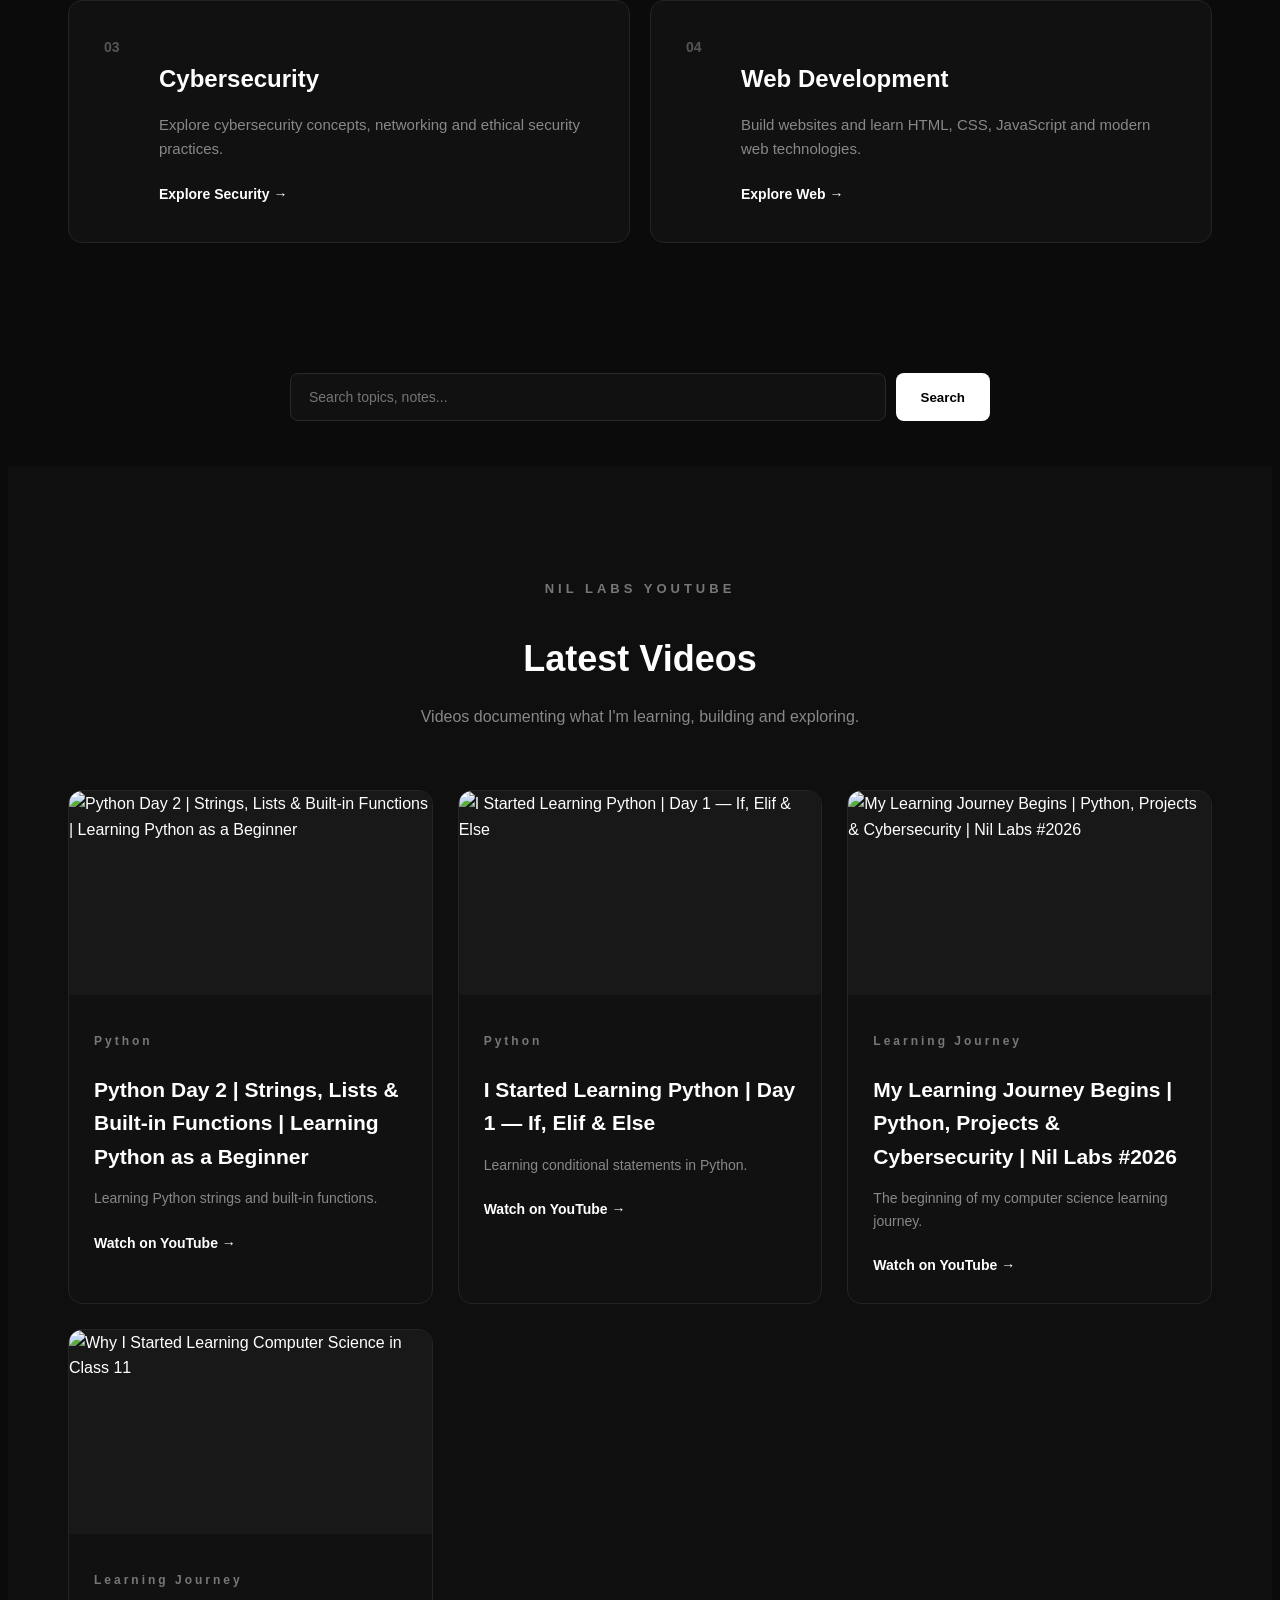
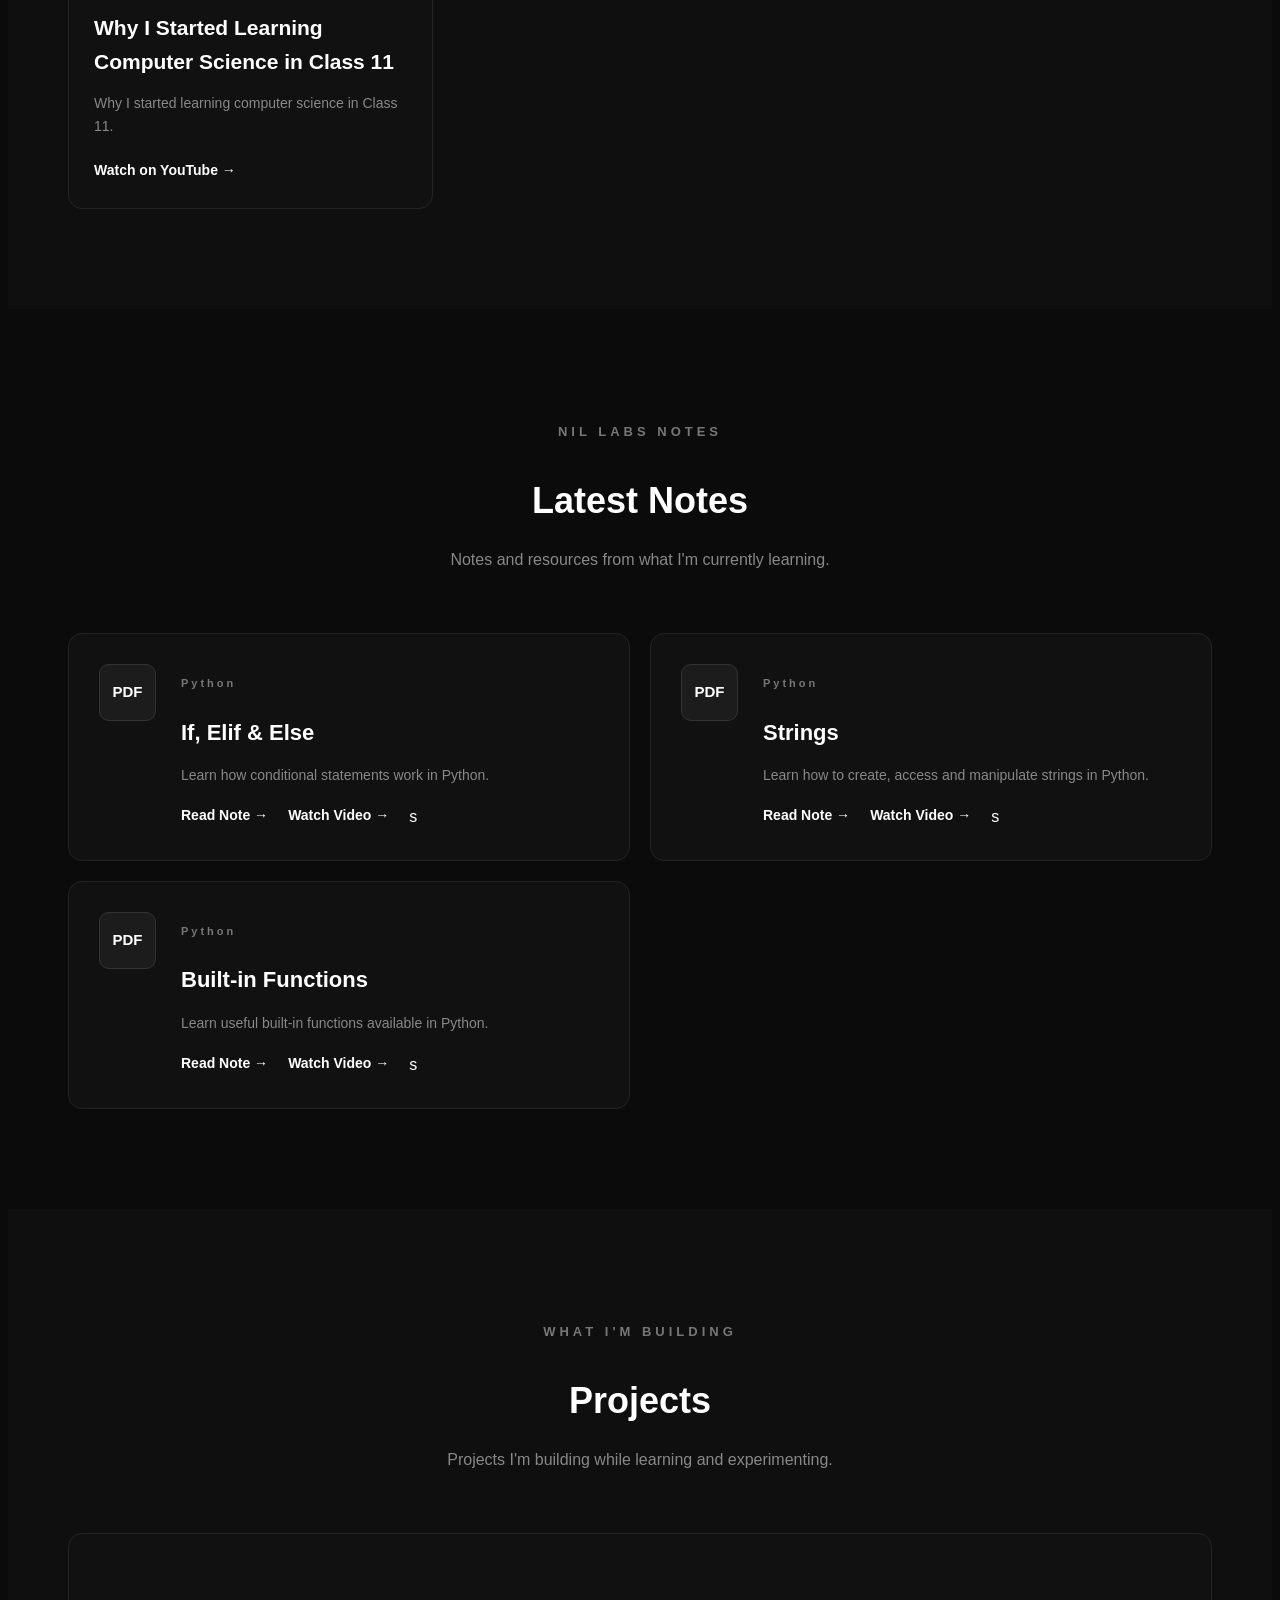
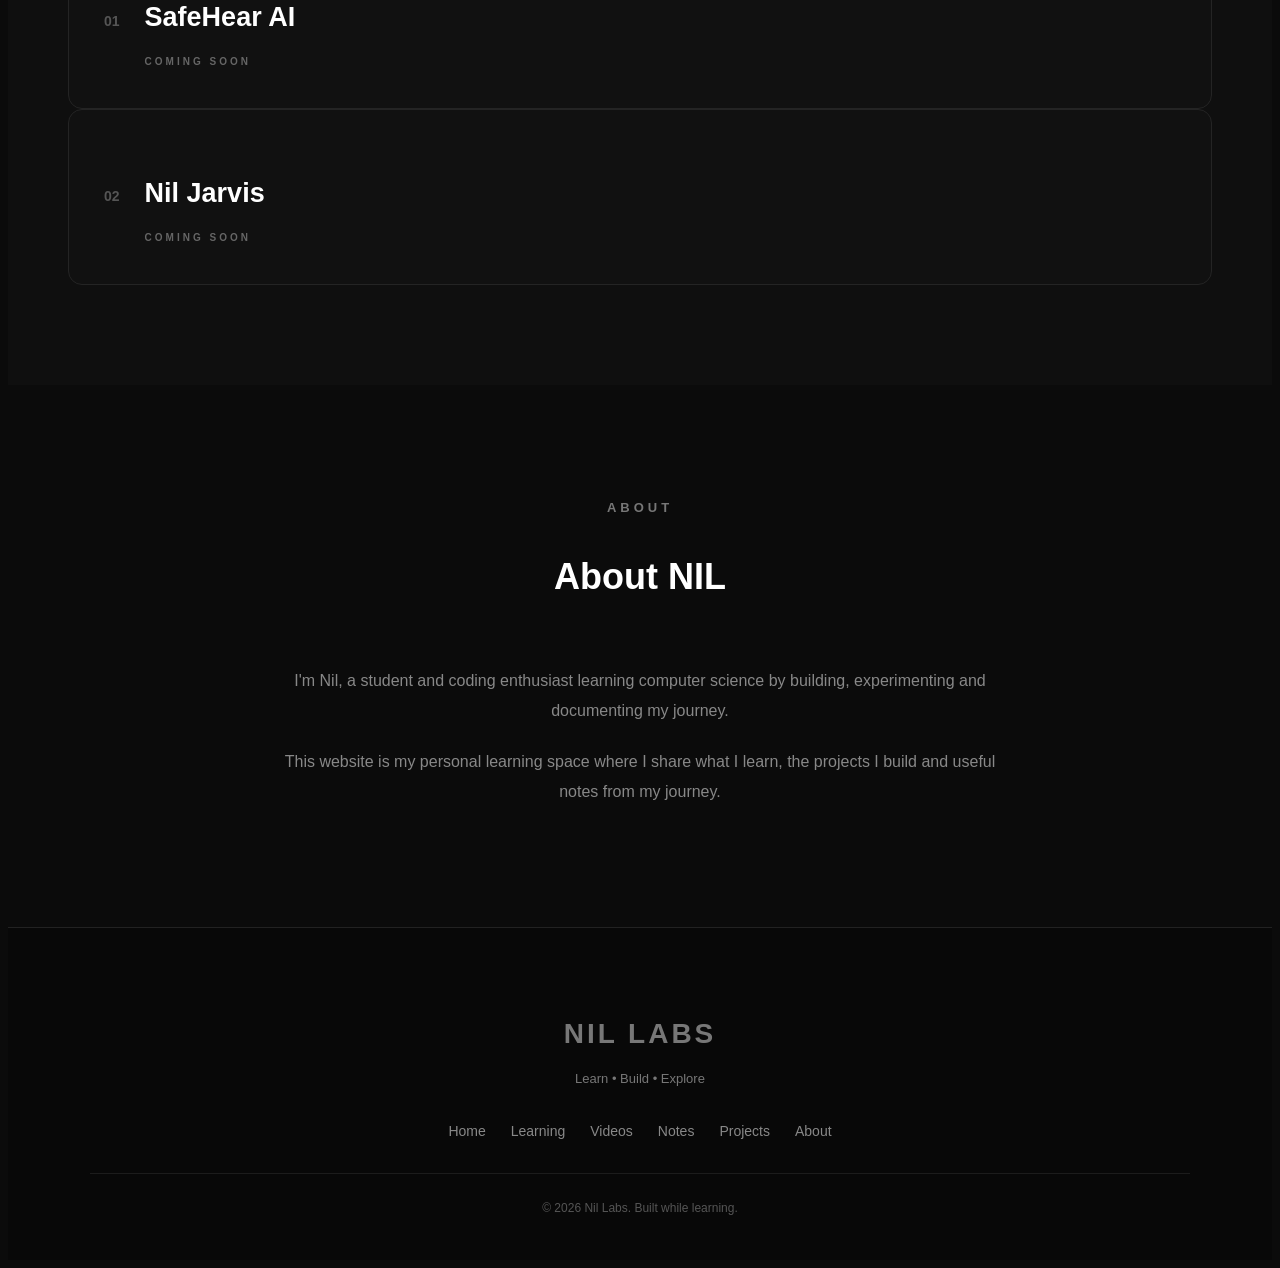
==== commit a01c8be6: "Update notes section" ====
--- a/index.html
+++ b/index.html
@@ -296,159 +296,31 @@
 </section>  
 
 
-        <!-- Notes & PDFs Section -->
+        <!-- Notes Section -->
 
 <section id="notes" class="notes-section">
 
     <div class="section-heading">
 
         <p class="section-label">
-            NOTES & RESOURCES
+            NIL LABS NOTES
         </p>
 
         <h2>
-            My Notes
+            Latest Notes
         </h2>
 
         <p class="section-description">
-            Notes, summaries and study resources from
-            the topics I'm learning.
-        </p>
-
-    </div>
-
-
-    <div class="notes-grid">
-
-
-        <!-- Python Notes -->
-
-        <article class="note-card">
-
-            <div class="note-icon">
-                PY
-            </div>
-
-            <div class="note-content">
-
-                <p class="note-category">
-                    PYTHON
-                </p>
-
-                <h3>
-                    Python Basics
-                </h3>
-
-                <p>
-                    Notes covering Python fundamentals,
-                    conditions, strings, lists and functions.
-                </p>
-
-                <a href="notes/python/index.html"
-                   class="note-button">
-                    Explore Pyhton Notes →
-                </a>
-
-            </div>
-
-        </article>
-
-
-        <!-- Linux Notes -->
-
-        <article class="note-card">
-
-            <div class="note-icon">
-                LX
-            </div>
-
-            <div class="note-content">
-
-                <p class="note-category">
-                    LINUX
-                </p>
-
-                <h3>
-                    Linux Fundamentals
-                </h3>
-
-                <p>
-                    Commands, terminal basics and
-                    Linux concepts I'm learning.
-                </p>
-
-                <a href="#" class="note-button">
-                    View Notes →
-                </a>
-
-            </div>
-
-        </article>
-
-
-        <!-- Cybersecurity Notes -->
-
-        <article class="note-card">
-
-            <div class="note-icon">
-                CY
-            </div>
-
-            <div class="note-content">
-
-                <p class="note-category">
-                    CYBERSECURITY
-                </p>
-
-                <h3>
-                    Cybersecurity Notes
-                </h3>
-
-                <p>
-                    Concepts, networking fundamentals
-                    and ethical security learning.
-                </p>
-
-                <a href="#" class="note-button">
-                    View Notes →
-                </a>
-
-            </div>
-
-        </article>
-
-
-        <!-- Web Development Notes -->
-
-        <article class="note-card">
-
-            <div class="note-icon">
-                WD
-            </div>
-
-            <div class="note-content">
-
-                <p class="note-category">
-                    WEB DEVELOPMENT
-                </p>
-
-                <h3>
-                    Web Development
-                </h3>
-
-                <p>
-                    HTML, CSS, JavaScript and notes
-                    from building this website.
-                </p>
-
-                <a href="#" class="note-button">
-                    View Notes →
-                </a>
-
-            </div>
-
-        </article>
-
+            Notes and resources from what I'm currently learning.
+        </p>
+
+    </div>
+
+    <!-- Notes loaded automatically from data/notes.json -->
+
+    <div
+        class="notes-grid"
+        id="notesGrid">
     </div>
 
 </section>
--- a/style.css
+++ b/style.css
@@ -850,6 +850,11 @@
     color: #999999;
 }
 
+.note-actions {
+    display: flex;
+    gap: 20px;
+    flex-wrap: wrap;
+}
 
 /* =========================================
    NOTES MOBILE
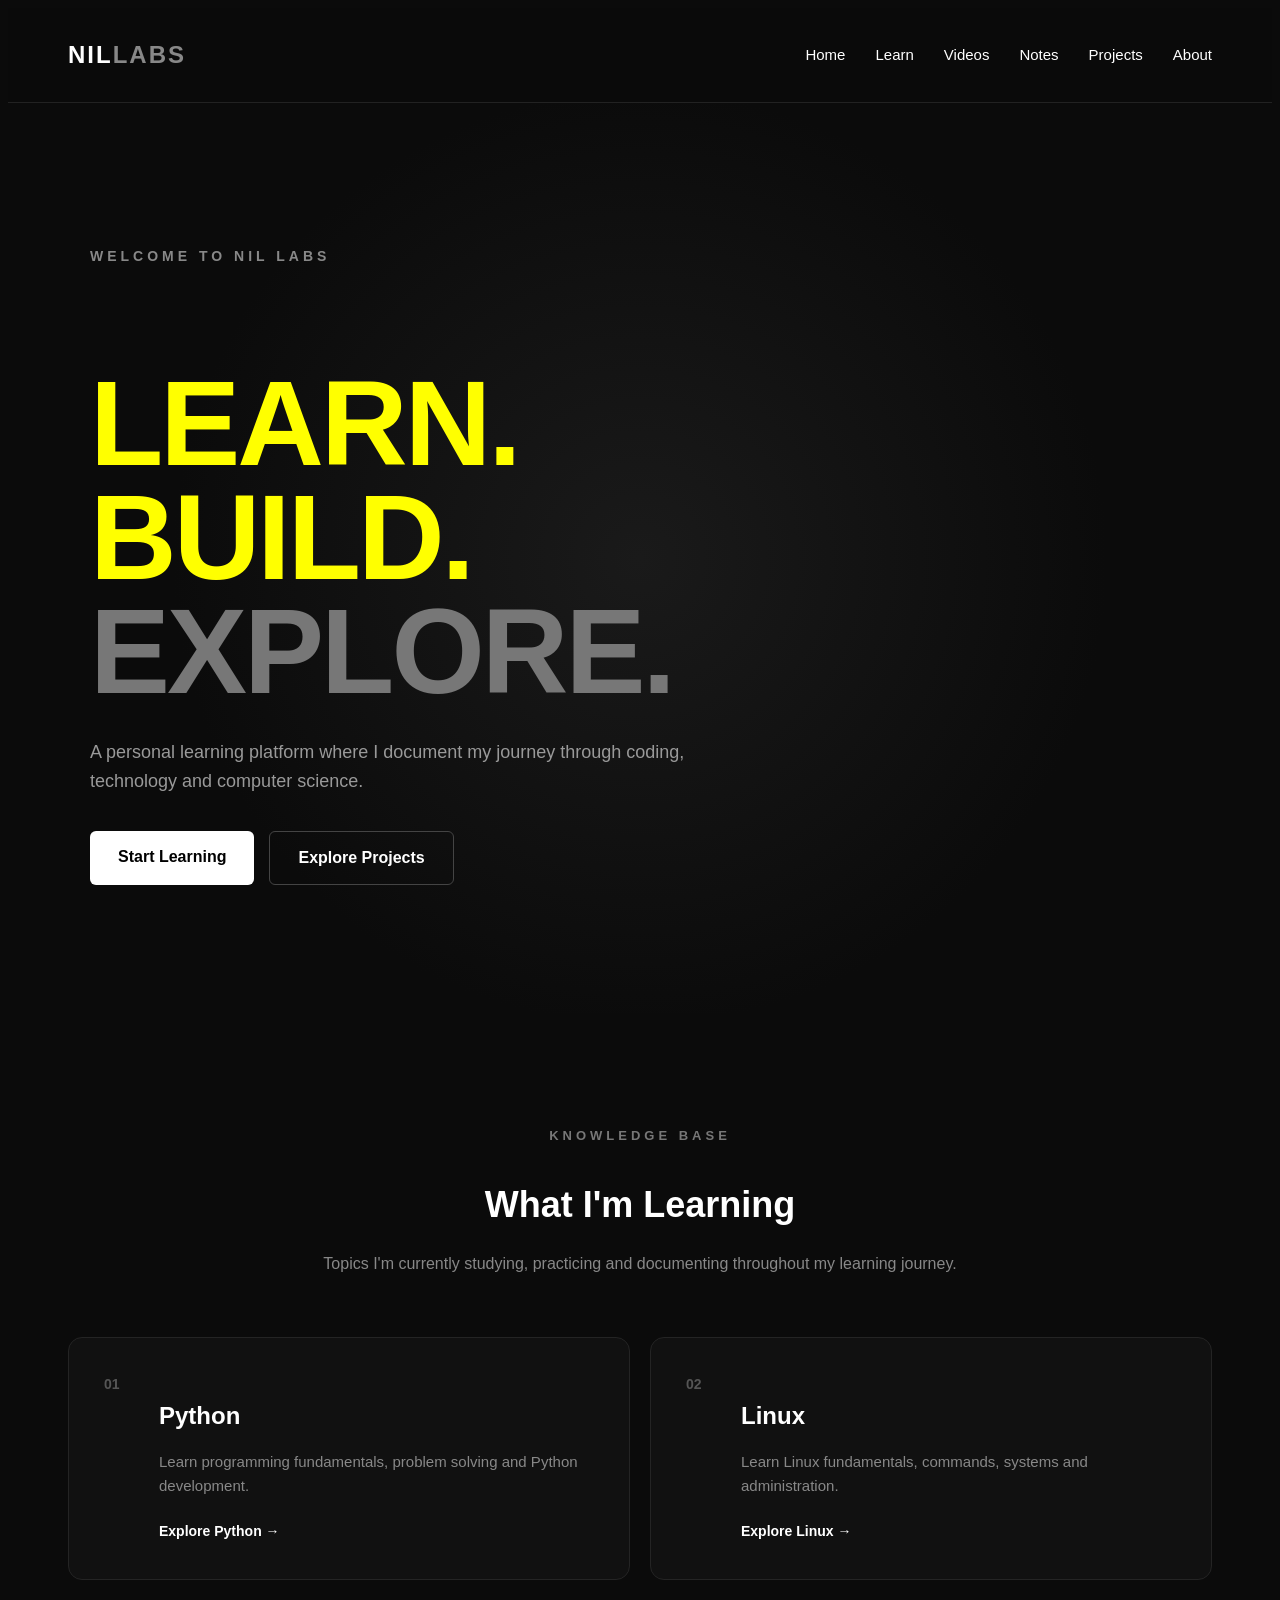
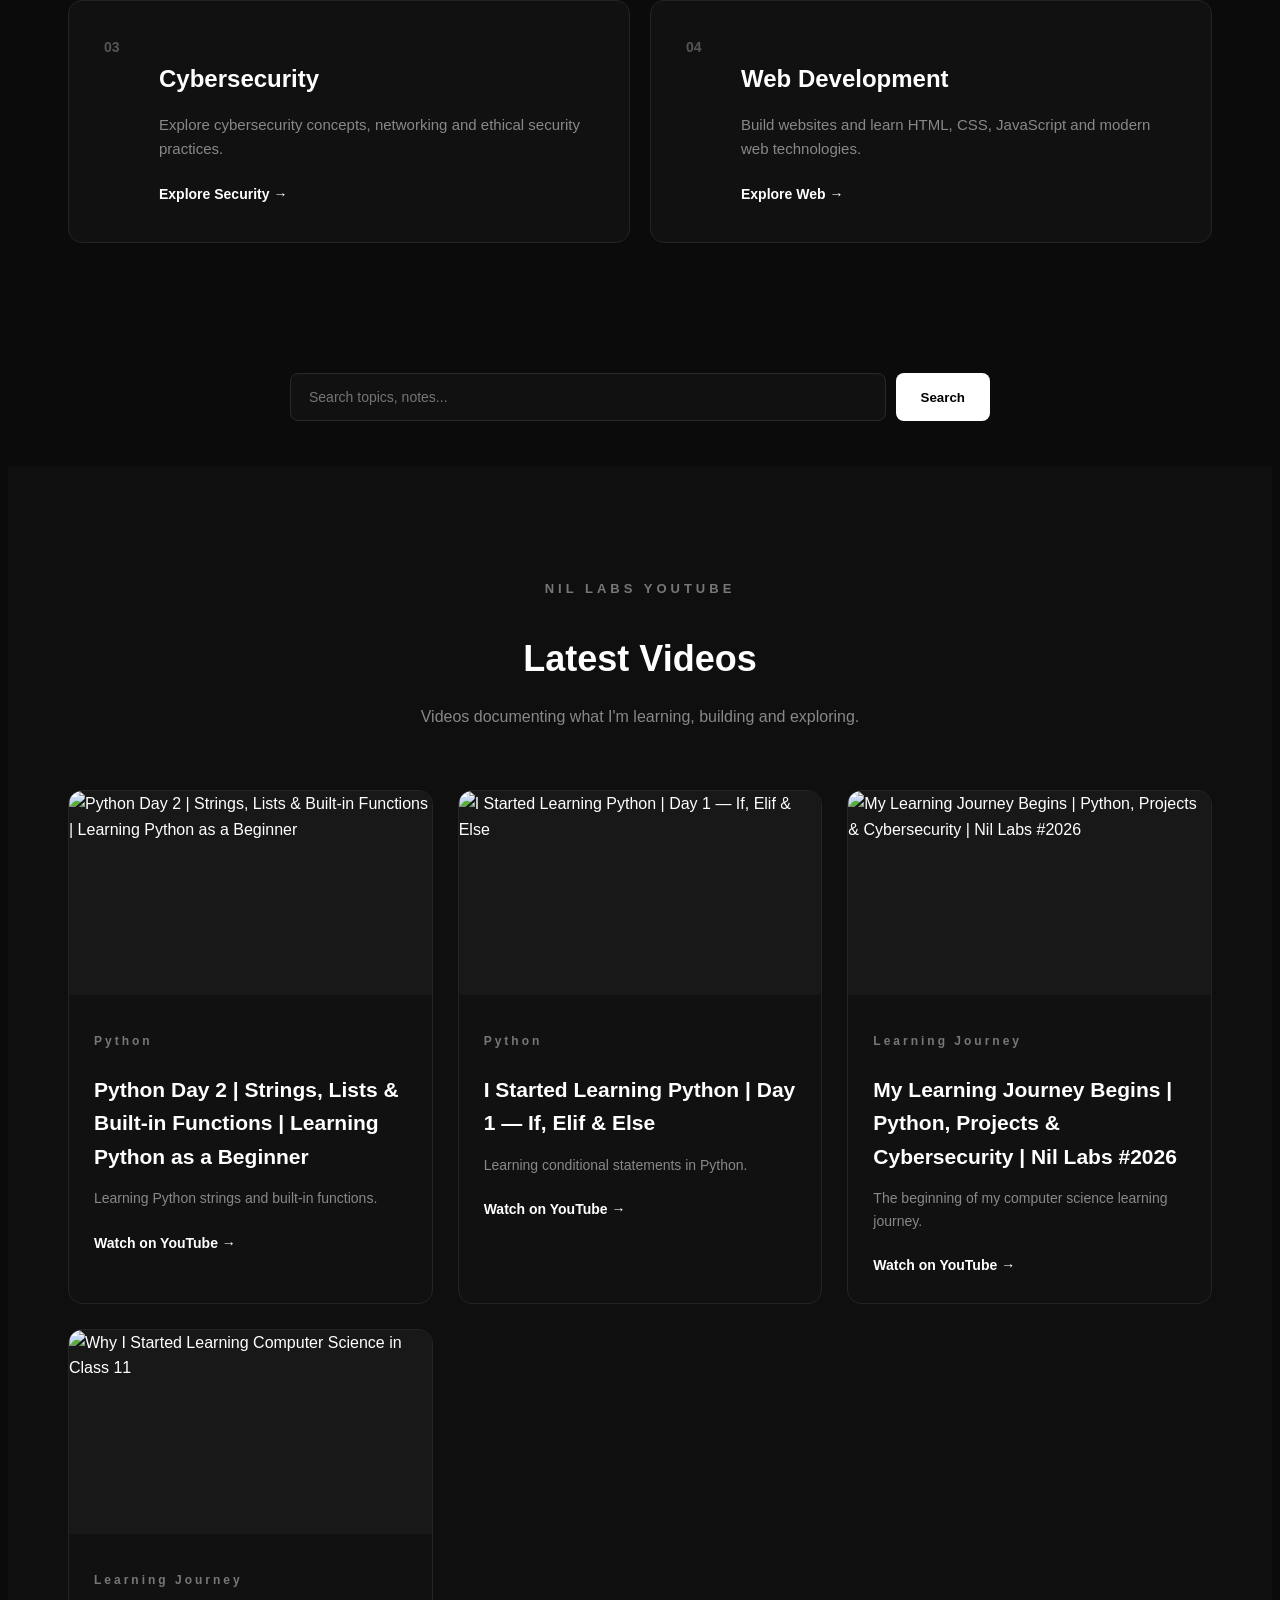
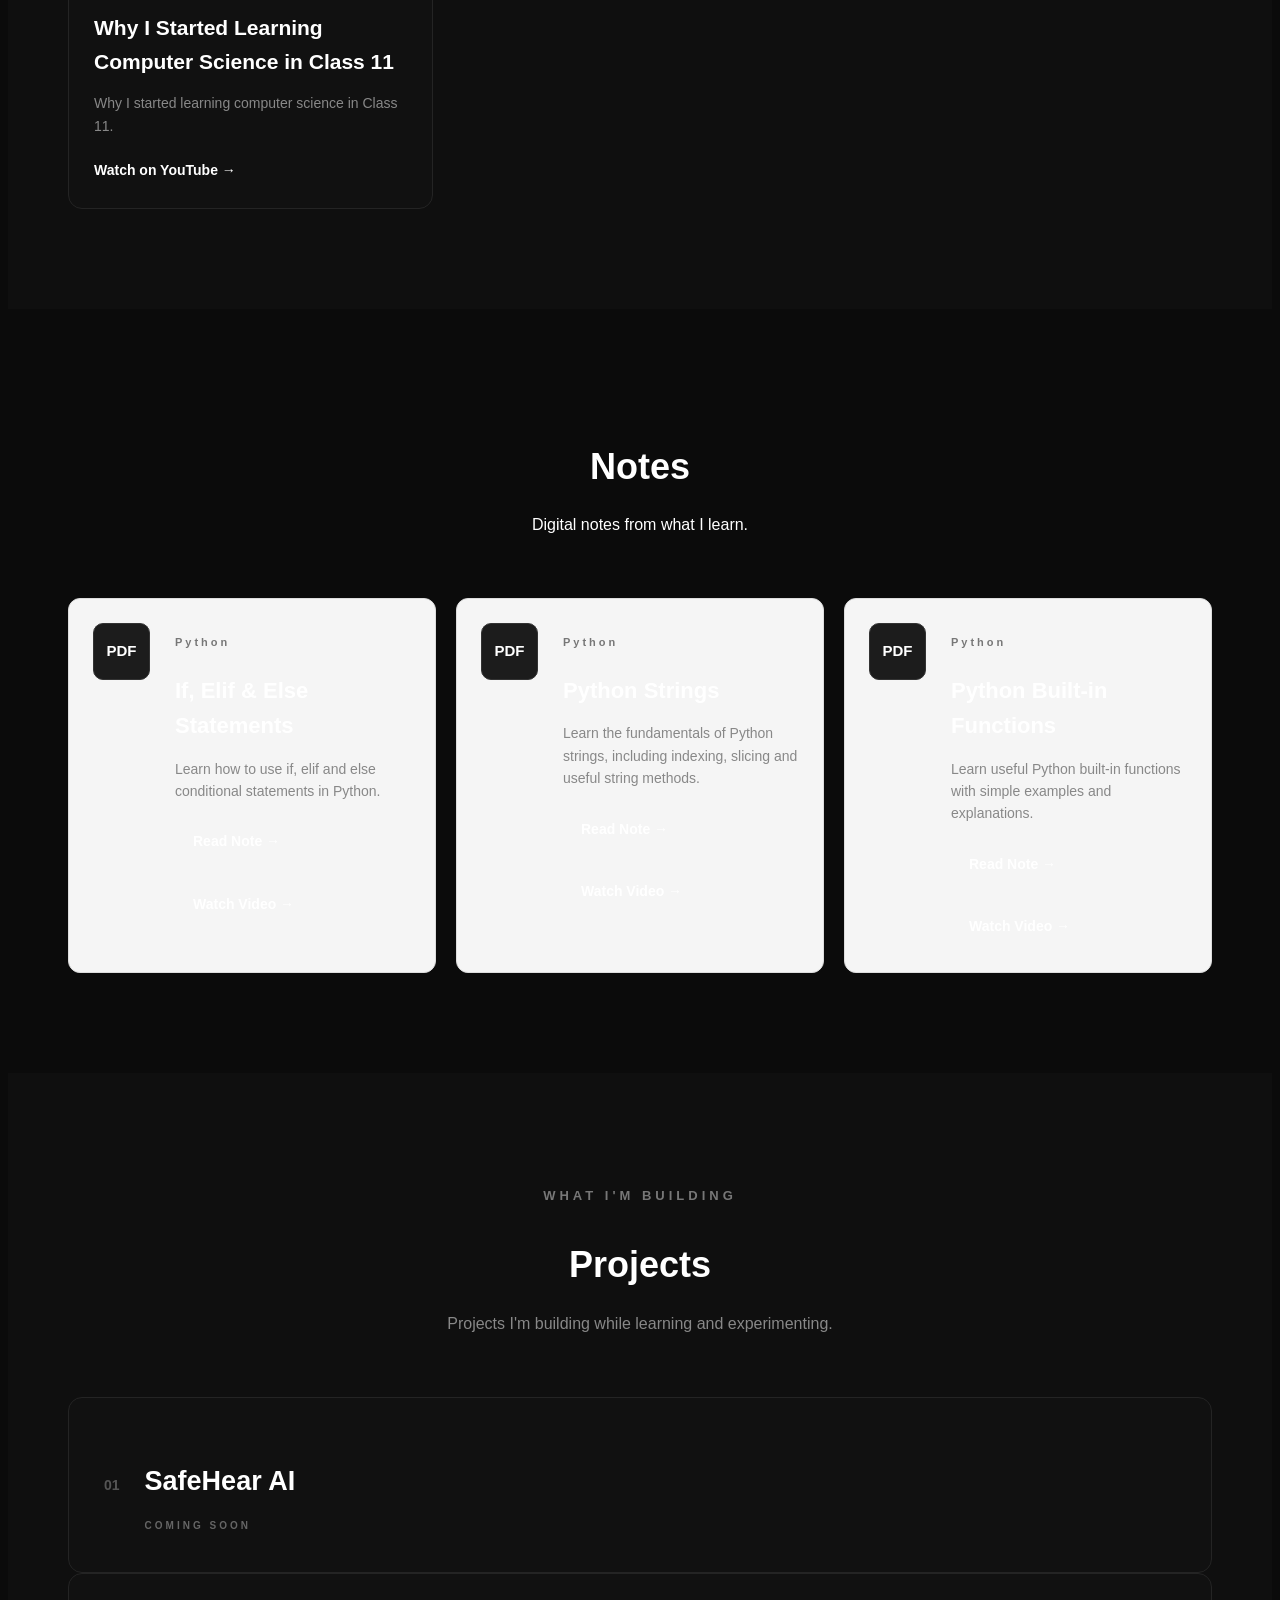
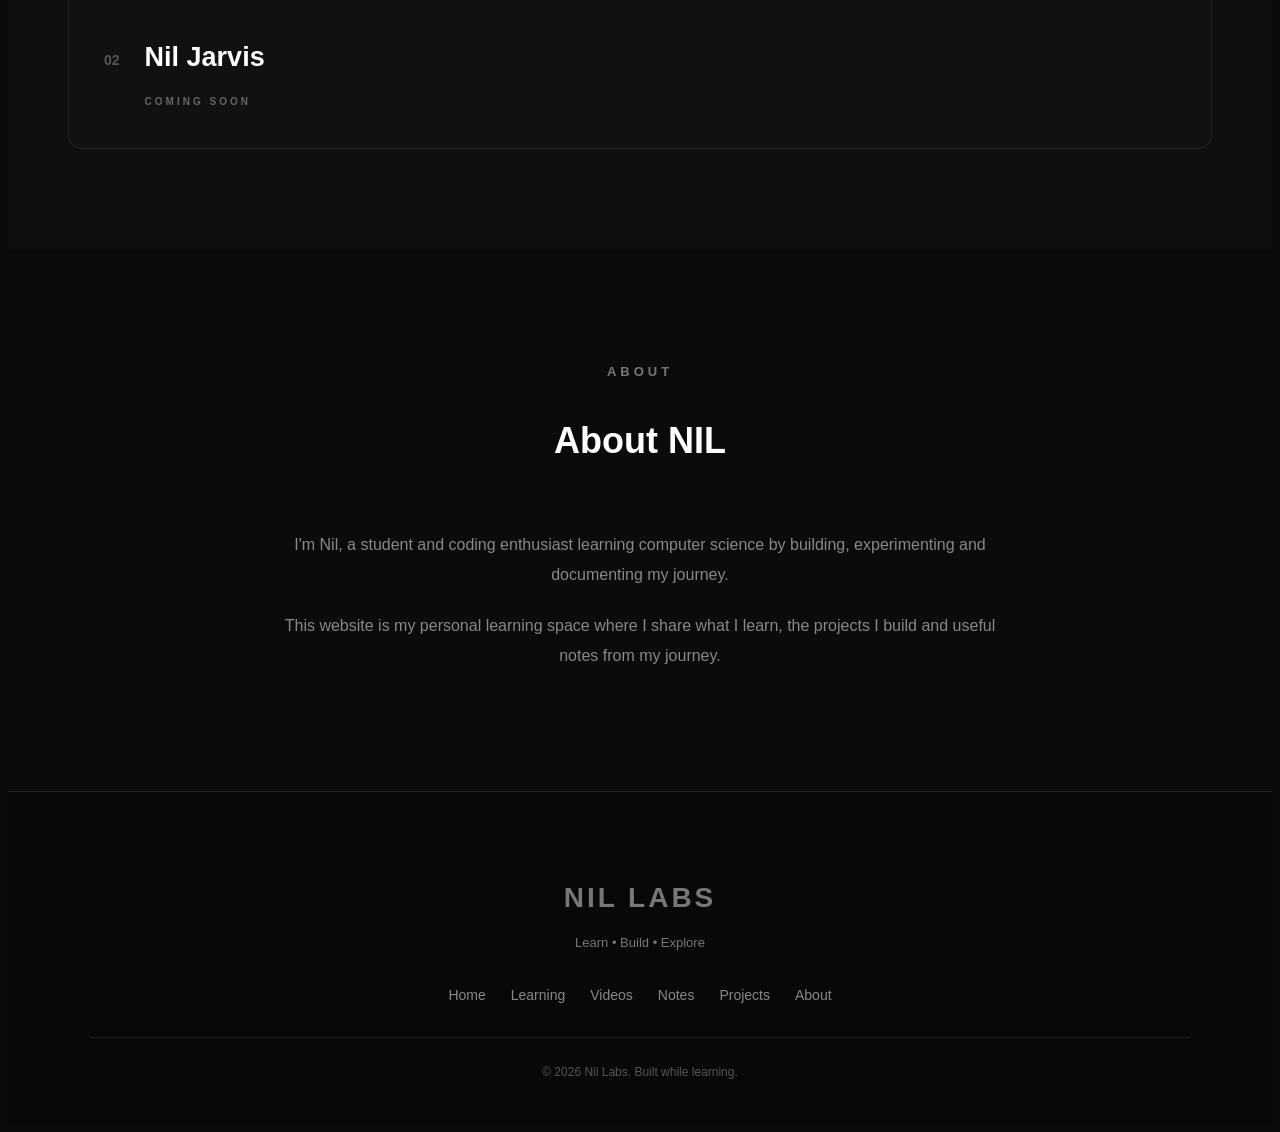
==== commit 0971ef6a: "Add Python strings and built-in functions notes" ====
--- a/index.html
+++ b/index.html
@@ -301,28 +301,13 @@
 <section id="notes" class="notes-section">
 
     <div class="section-heading">
-
-        <p class="section-label">
-            NIL LABS NOTES
-        </p>
-
-        <h2>
-            Latest Notes
-        </h2>
-
-        <p class="section-description">
-            Notes and resources from what I'm currently learning.
-        </p>
-
-    </div>
-
-    <!-- Notes loaded automatically from data/notes.json -->
-
-    <div
-        class="notes-grid"
-        id="notesGrid">
-    </div>
-
+    <h2>Notes</h2>
+    <p>Digital notes from what I learn.</p>
+</div>
+
+<div id="notes-container" class="notes-container">
+    <p>Loading notes...</p>
+</div>
 </section>
 
 
--- a/style.css
+++ b/style.css
@@ -1354,4 +1354,43 @@
         padding: 13px 0;
     }
 
-}+}
+
+/* ===============================
+   NOTES SECTION
+   =============================== */
+
+.notes-container {
+    display: grid;
+    grid-template-columns: repeat(auto-fit, minmax(250px, 1fr));
+    gap: 20px;
+    margin-top: 30px;
+}
+
+.note-card {
+    padding: 24px;
+    border-radius: 12px;
+    background: #f5f5f5;
+    border: 1px solid #ddd;
+}
+
+.note-card h3 {
+    margin-bottom: 10px;
+}
+
+.note-category {
+    font-weight: bold;
+    margin-bottom: 10px;
+}
+
+.note-card p {
+    margin-bottom: 15px;
+}
+
+.note-button {
+    display: inline-block;
+    padding: 10px 18px;
+    border-radius: 8px;
+    text-decoration: none;
+    font-weight: bold;
+}   
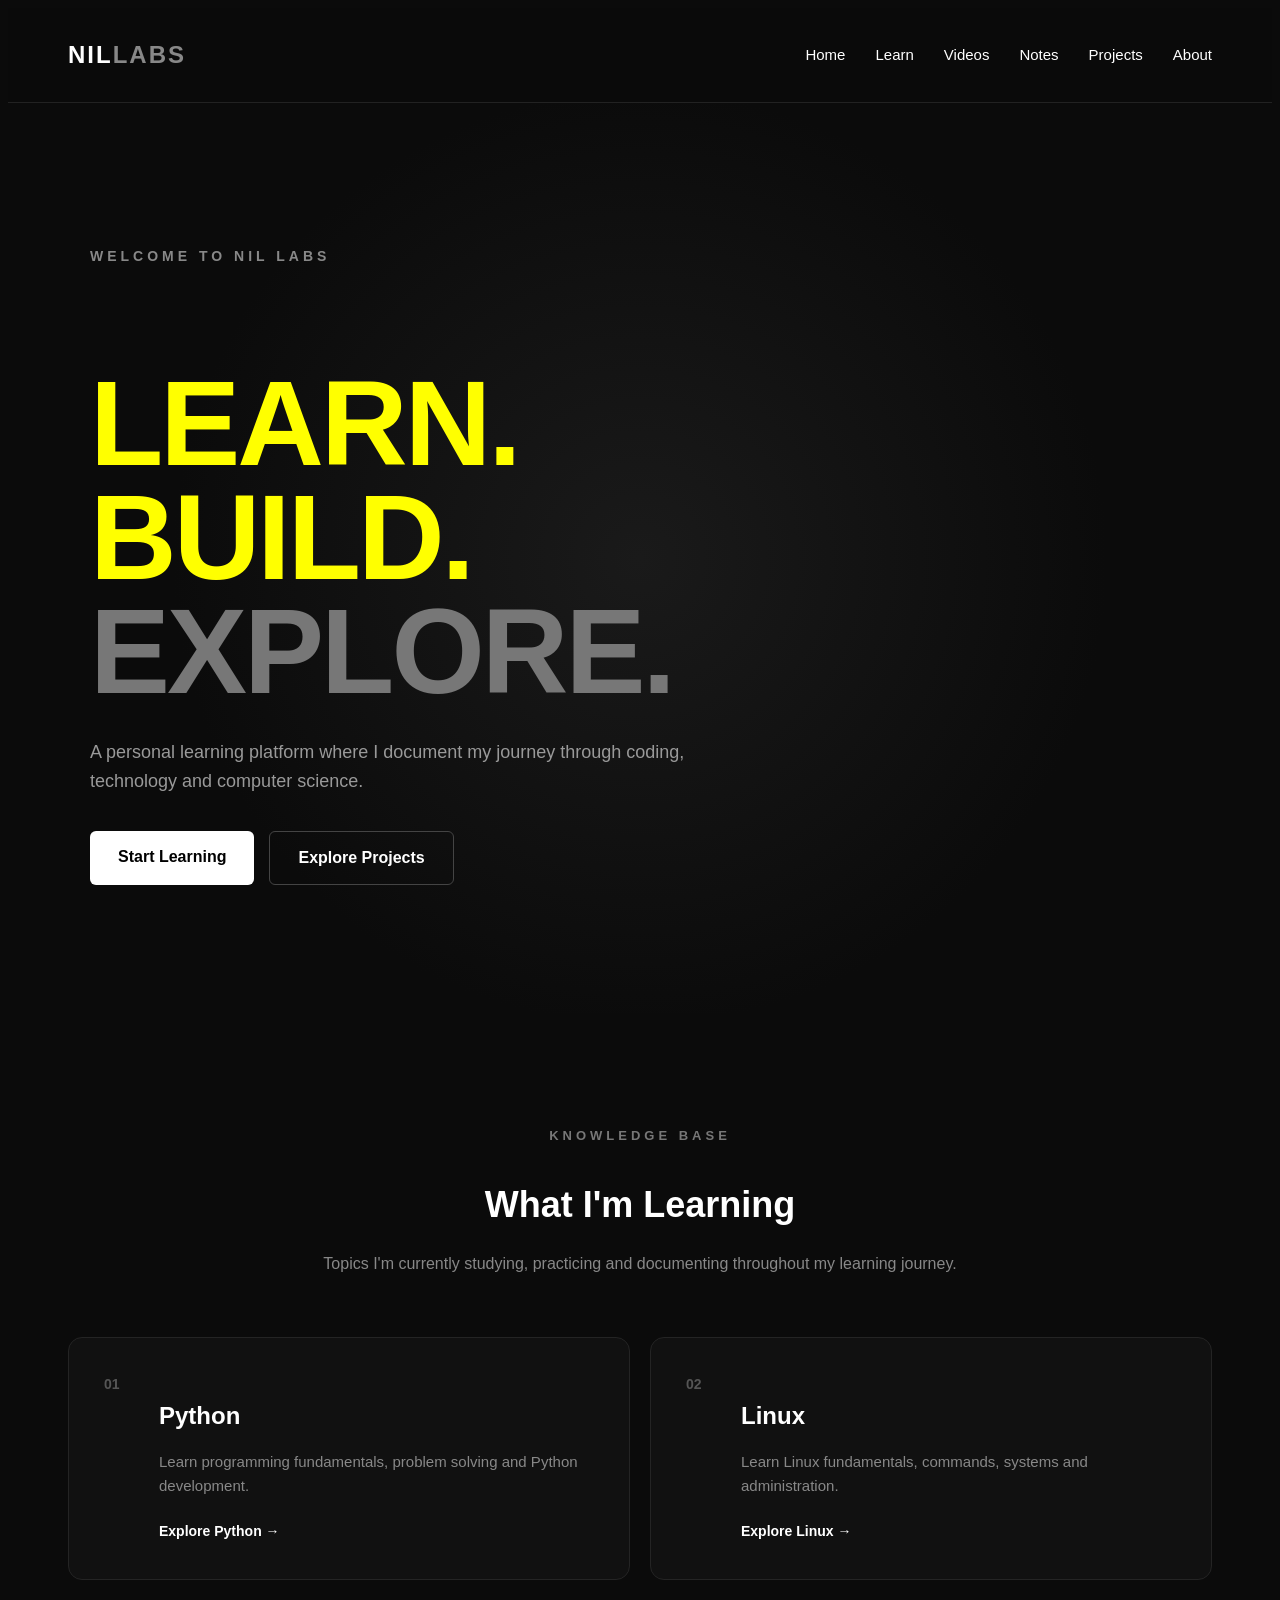
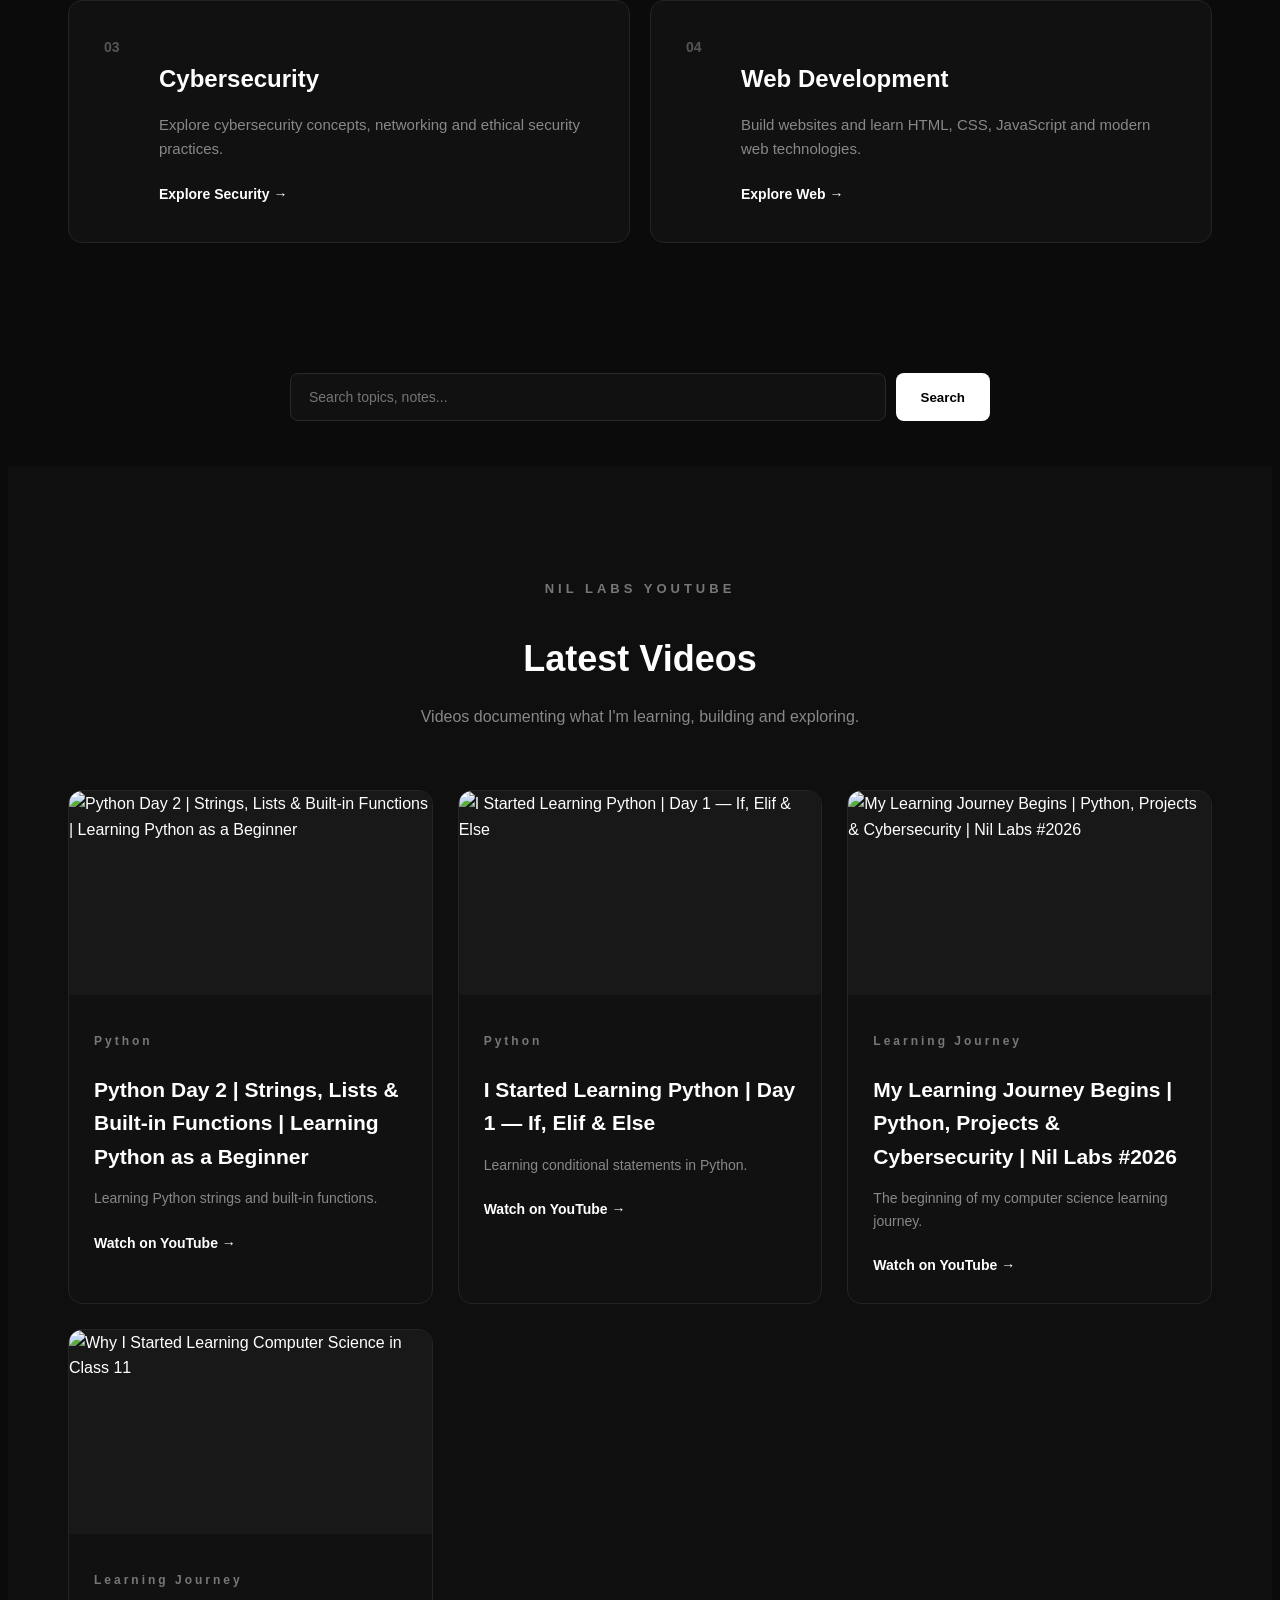
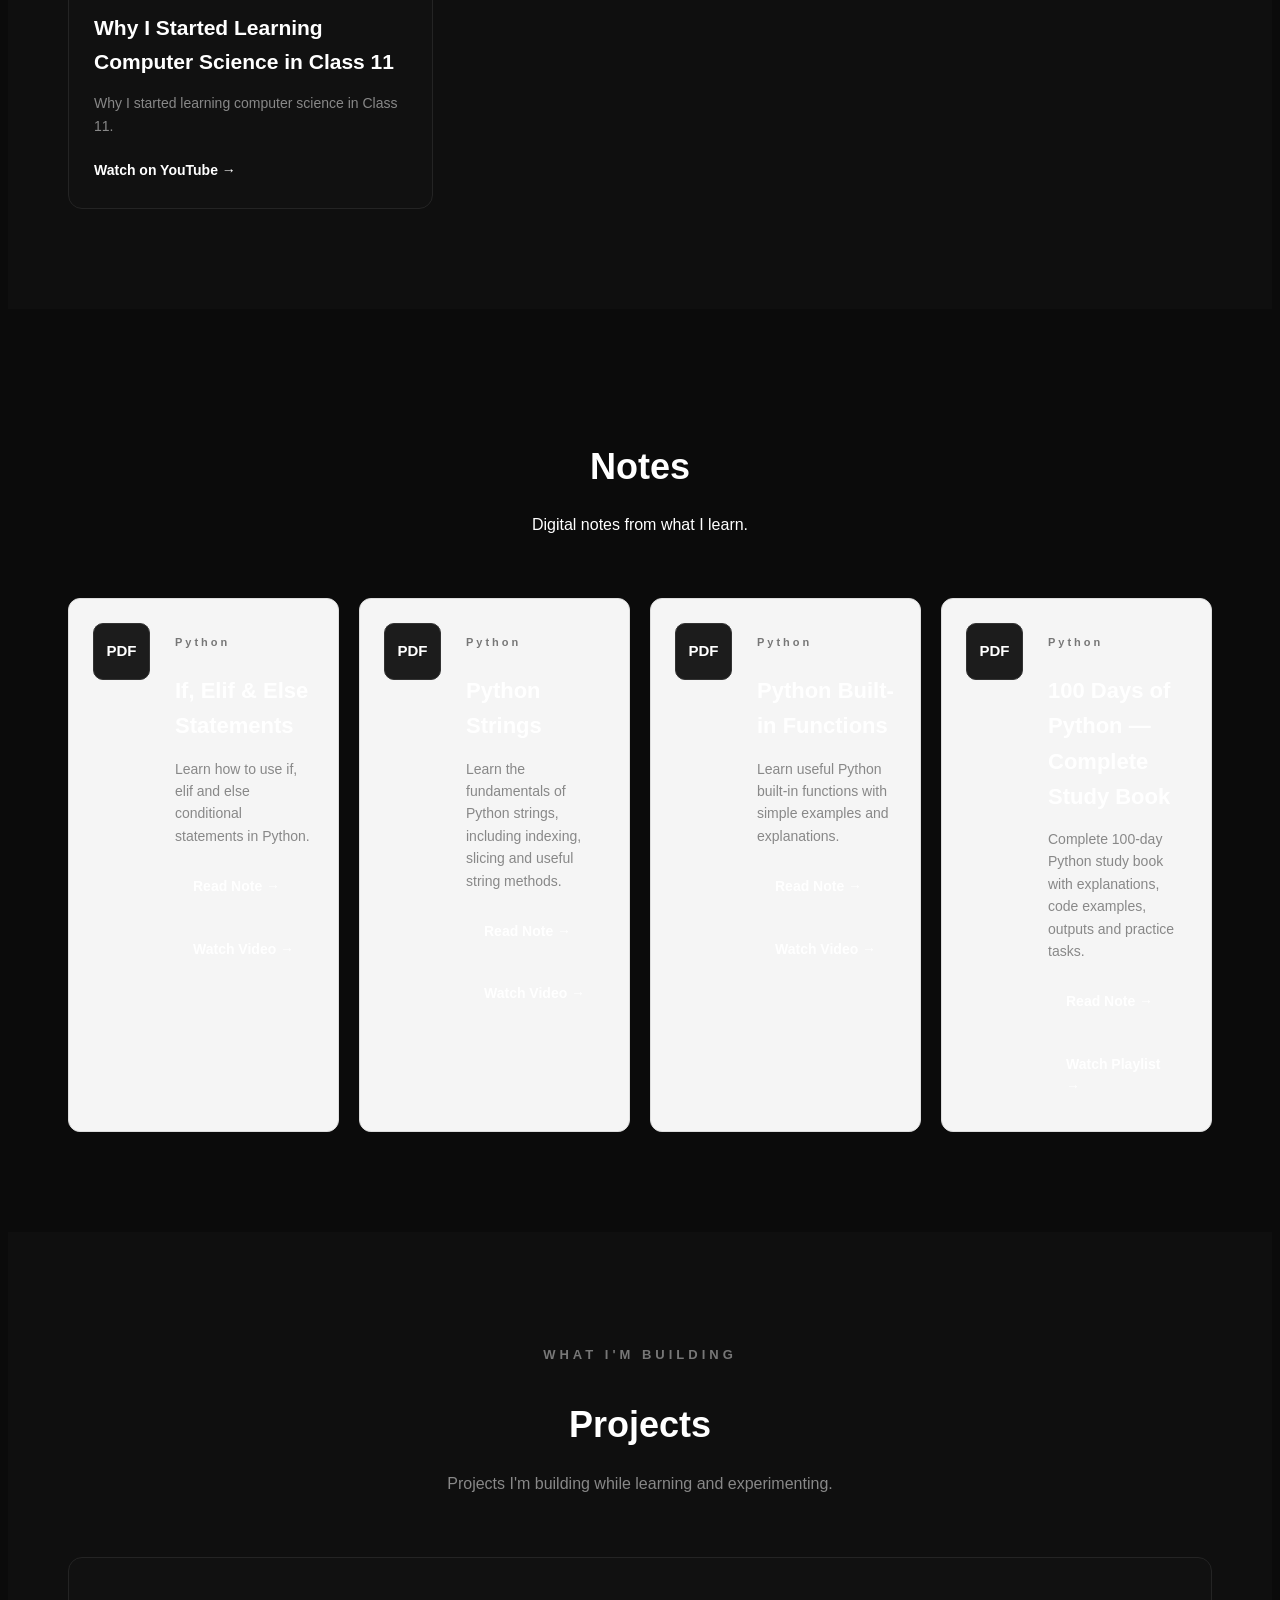
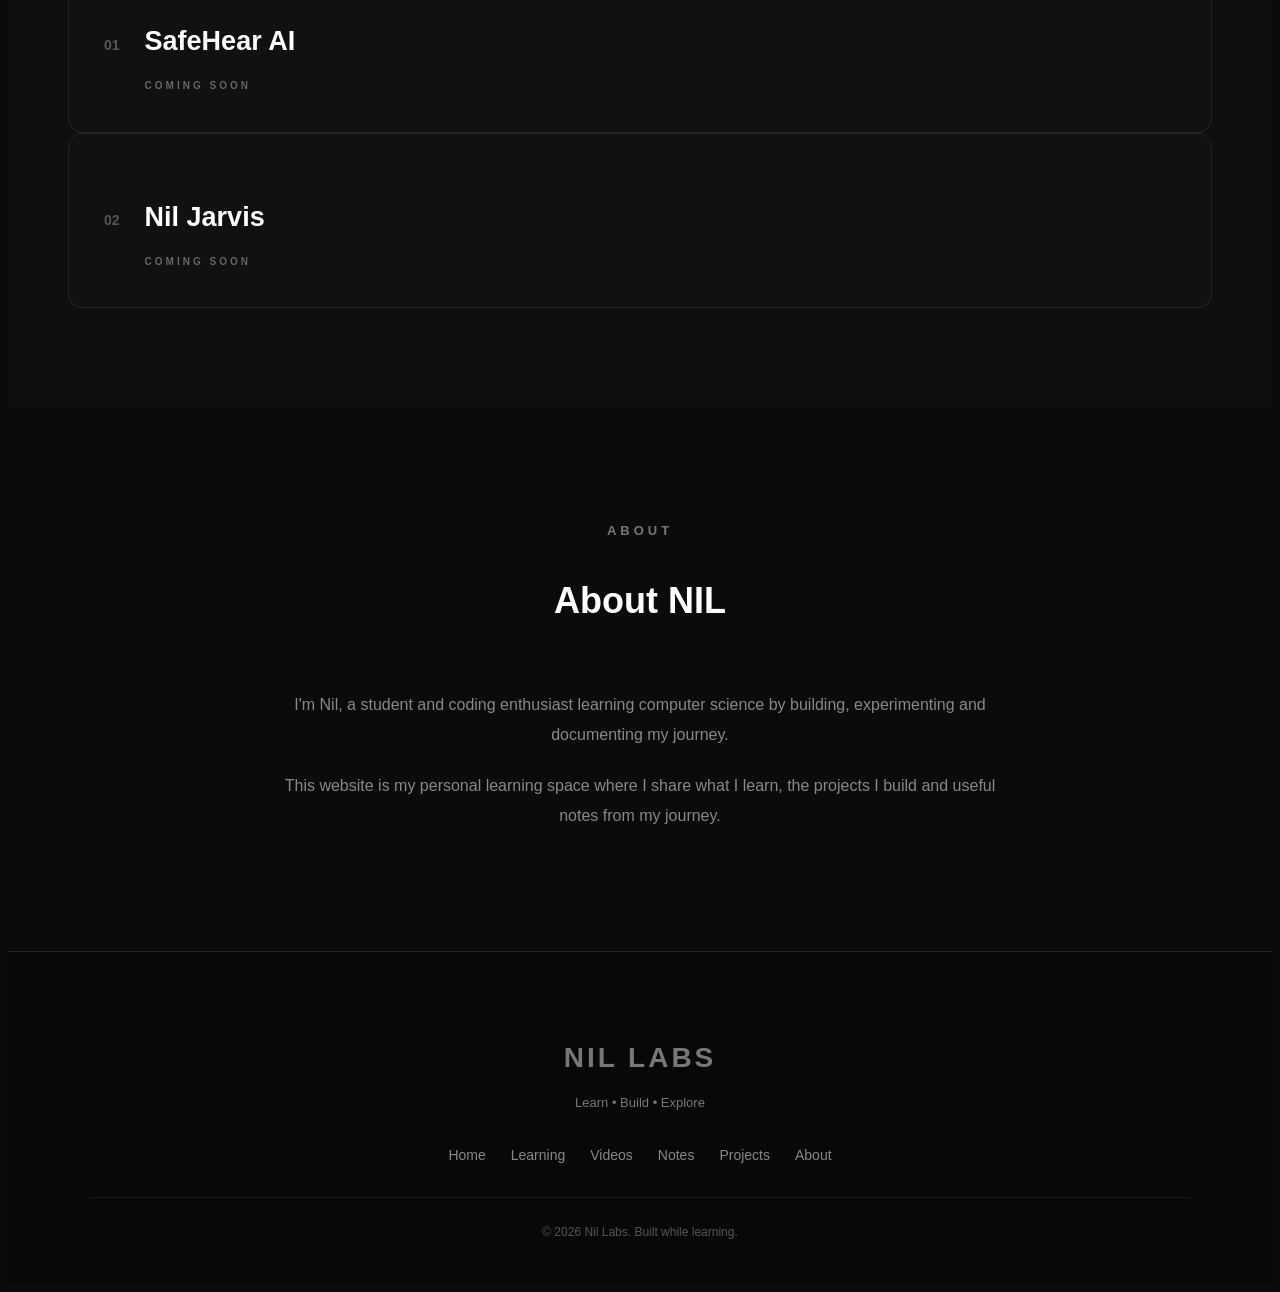
==== commit 781bc55e: "Add 100 Days Python study book and fix navigation" ====
--- a/index.html
+++ b/index.html
@@ -151,7 +151,7 @@
                     problem solving and Python development.
                 </p>
 
-                <a href="#" class="topic-link">
+                <a href="#notes" class="topic-link">
                     Explore Python →
                 </a>
 
